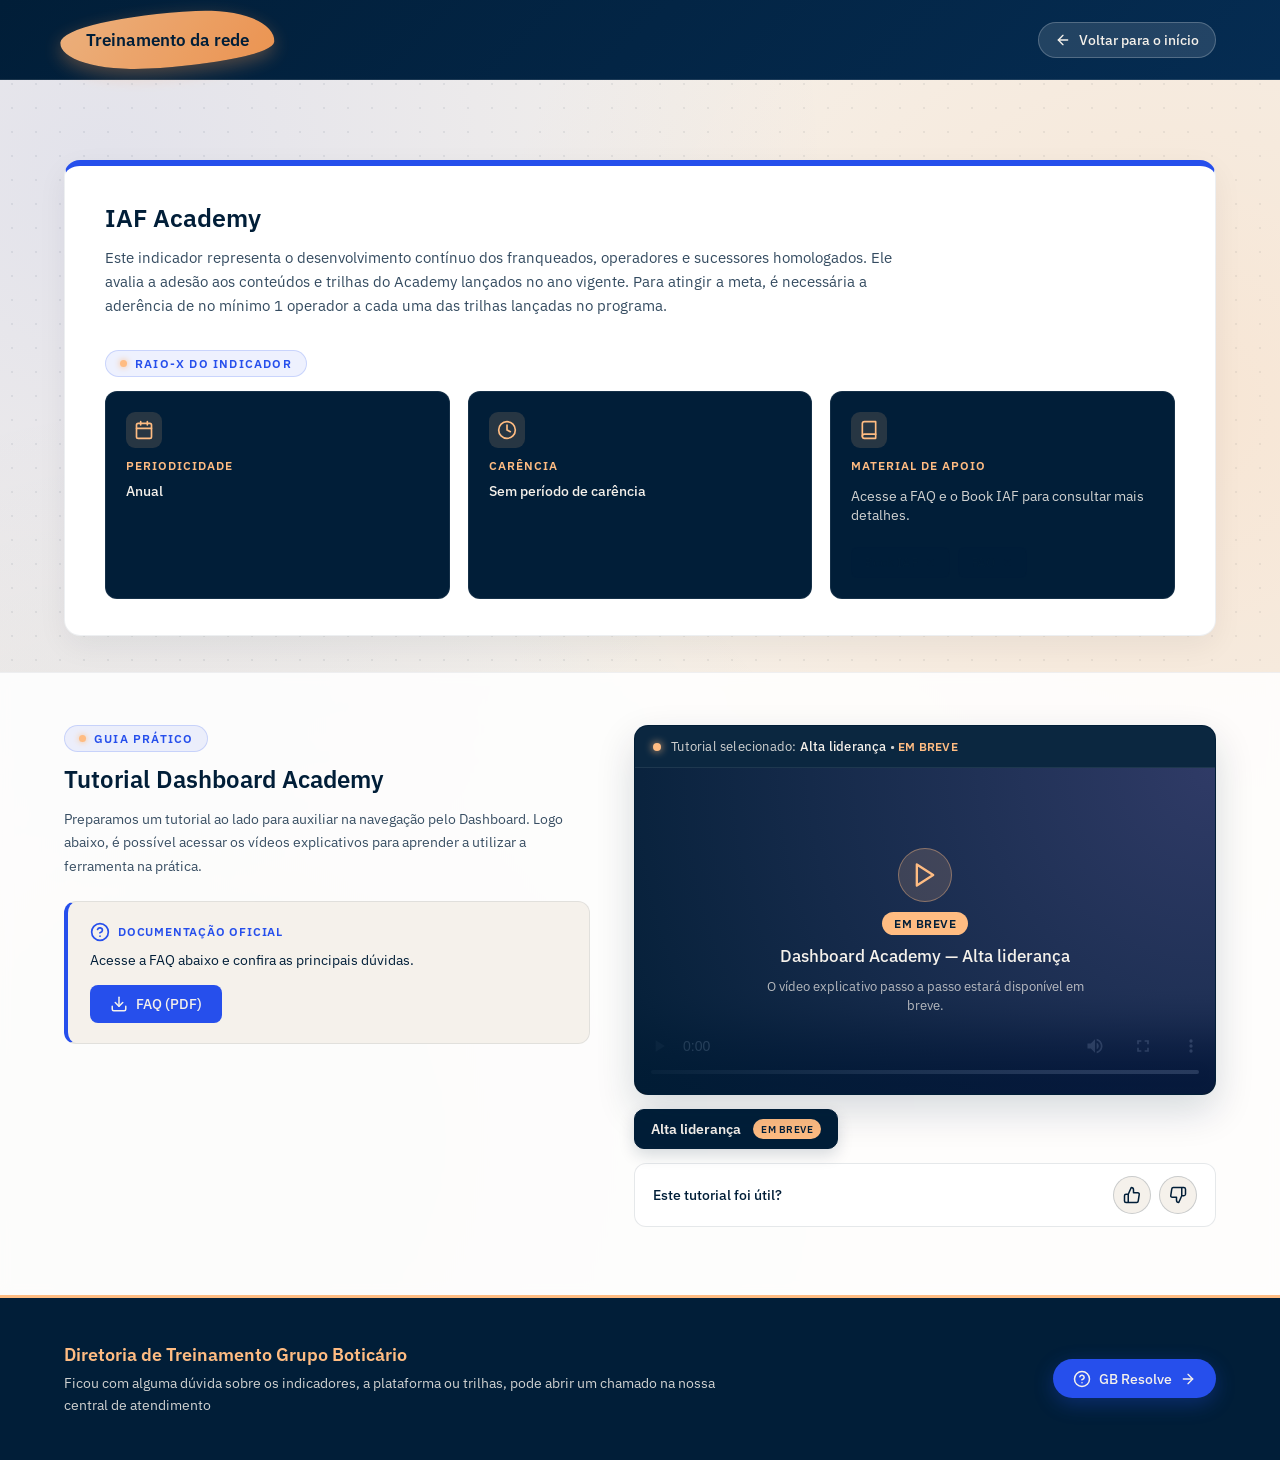
==== iaf-academy.html @ 079ce6be "principal" ====
<!DOCTYPE html>
<html lang="pt-BR">
<head>
    <meta charset="UTF-8">
    <meta name="viewport" content="width=device-width, initial-scale=1.0">
    <title>IAF Academy | Treinamento da Rede - Grupo Boticário</title>
    <link rel="stylesheet" href="style.css">
</head>
<body class="pagina-sub-iaf">

    <!-- 1. Faixa / Cabeçalho Superior da Subpágina (Com botão Voltar para o início) -->
    <header class="header-topo-subpagina">
        <div class="container-topo-sub">
            <div class="marca-com-forma">
                <a href="index.html" class="logo-subpagina">Treinamento da rede</a>
            </div>

            <a href="index.html" class="btn-voltar-sub">
                <svg viewBox="0 0 24 24" width="16" height="16" fill="none" stroke="currentColor" stroke-width="2" stroke-linecap="round" stroke-linejoin="round">
                    <line x1="19" y1="12" x2="5" y2="12"></line>
                    <polyline points="12 19 5 12 12 5"></polyline>
                </svg>
                <span>Voltar para o início</span>
            </a>
        </div>
    </header>

    <!-- 2. Área Principal da Subpágina -->
    <main class="subpagina-iaf">

        <!-- Cabeçalho da Seção -->
        <section class="cabecalho-subpagina-iaf">
            <div class="container-subpagina">
            </div>
        </section>

        <!-- Bloco 1 - Raio-X do Indicador (IAF Academy) -->
        <section class="secao-raiox-iaf">
            <div class="container-subpagina">
                <div class="card-raiox-principal">
                    <h2>IAF Academy</h2>

                    <p class="descricao-raiox">
                        Este indicador representa o desenvolvimento contínuo dos franqueados, operadores e sucessores homologados. Ele avalia a adesão aos conteúdos e trilhas do Academy lançados no ano vigente. Para atingir a meta, é necessária a aderência de no mínimo 1 operador a cada uma das trilhas lançadas no programa.
                    </p>

                    <!-- Tag RAIO-X DO INDICADOR correlacionada aos 3 bloquinhos -->
                    <div class="bloco-regras-raiox">
                        <div class="tag-secao-feed tag-raiox-regras">
                            <span class="ponto-salmao"></span>
                            <span>RAIO-X DO INDICADOR</span>
                        </div>

                        <div class="grid-regras-iaf">
                            <!-- 1. Periodicidade -->
                            <div class="card-regra-iaf">
                                <div class="icone-regra-iaf">
                                    <svg viewBox="0 0 24 24" width="20" height="20" fill="none" stroke="currentColor" stroke-width="2" stroke-linecap="round" stroke-linejoin="round">
                                        <rect x="3" y="4" width="18" height="18" rx="2" ry="2"></rect>
                                        <line x1="16" y1="2" x2="16" y2="6"></line>
                                        <line x1="8" y1="2" x2="8" y2="6"></line>
                                        <line x1="3" y1="10" x2="21" y2="10"></line>
                                    </svg>
                                </div>
                                <span class="label-regra">Periodicidade</span>
                                <h4>Anual</h4>
                            </div>

                            <!-- 2. Carência -->
                            <div class="card-regra-iaf">
                                <div class="icone-regra-iaf">
                                    <svg viewBox="0 0 24 24" width="20" height="20" fill="none" stroke="currentColor" stroke-width="2" stroke-linecap="round" stroke-linejoin="round">
                                        <circle cx="12" cy="12" r="10"></circle>
                                        <polyline points="12 6 12 12 16 14"></polyline>
                                    </svg>
                                </div>
                                <span class="label-regra">Carência</span>
                                <h4>Sem período de carência</h4>
                            </div>

                            <!-- 3. Material de apoio -->
                            <div class="card-regra-iaf">
                                <div class="icone-regra-iaf">
                                    <svg viewBox="0 0 24 24" width="20" height="20" fill="none" stroke="currentColor" stroke-width="2" stroke-linecap="round" stroke-linejoin="round">
                                        <path d="M4 19.5A2.5 2.5 0 0 1 6.5 17H20"></path>
                                        <path d="M6.5 2H20v20H6.5A2.5 2.5 0 0 1 4 19.5v-15A2.5 2.5 0 0 1 6.5 2z"></path>
                                    </svg>
                                </div>
                                <span class="label-regra">Material de apoio</span>
                                <p style="font-size: 0.85rem; margin: 6px 0 0; opacity: 0.85; line-height: 1.4;">Acesse a FAQ e o Book IAF para consultar mais detalhes.</p>
                                <div class="raiox-acoes-apoio">
                                    <a href="https://extranet.grupoboticario.com.br/mf/landing-page/iaf" 
                                       target="_blank" 
                                       rel="noopener noreferrer" 
                                       class="btn-raiox-clean"
                                       onclick="if(typeof registrarCliquePlanilha === 'function') registrarCliquePlanilha('Clicou em Book IAF (Raio-X)')">
                                        Book IAF
                                        <svg viewBox="0 0 24 24" width="13" height="13" fill="none" stroke="currentColor" stroke-width="2" stroke-linecap="round" stroke-linejoin="round"><line x1="7" y1="17" x2="17" y2="7"></line><polyline points="7 7 17 7 17 17"></polyline></svg>
                                    </a>
                                    <a href="LINK_DA_FAQ_AQUI" 
                                       target="_blank" 
                                       rel="noopener noreferrer" 
                                       class="btn-raiox-clean"
                                       onclick="if(typeof registrarCliquePlanilha === 'function') registrarCliquePlanilha('Clicou em FAQ (Raio-X)')">
                                        FAQ
                                        <svg viewBox="0 0 24 24" width="13" height="13" fill="none" stroke="currentColor" stroke-width="2" stroke-linecap="round" stroke-linejoin="round"><line x1="7" y1="17" x2="17" y2="7"></line><polyline points="7 7 17 7 17 17"></polyline></svg>
                                    </a>
                                </div>
                            </div>
                        </div>
                    </div>
                </div>
            </div>
        </section>

        <!-- Bloco 2 - Tutorial do Dashboard e FAQ -->
        <section class="secao-tutorial-faq-iaf">
            <div class="container-subpagina">
                <div class="grid-tutorial-faq">

                    <!-- Coluna Esquerda: Texto e Área de FAQ -->
                    <div class="coluna-info-tutorial">
                        <div class="tag-secao-feed">
                            <span class="ponto-salmao"></span>
                            <span>Guia Prático</span>
                        </div>

                        <h2>Tutorial Dashboard Academy</h2>

                        <p class="texto-tutorial-desc">
                            Preparamos um tutorial ao lado para auxiliar na navegação pelo Dashboard. Logo abaixo, é possível acessar os vídeos explicativos para aprender a utilizar a ferramenta na prática.
                        </p>

                        <!-- Área de FAQ -->
                        <div class="box-faq-iaf">
                            <div class="faq-cabecalho">
                                <svg viewBox="0 0 24 24" width="20" height="20" fill="none" stroke="currentColor" stroke-width="2" stroke-linecap="round" stroke-linejoin="round">
                                    <circle cx="12" cy="12" r="10"></circle>
                                    <path d="M9.09 9a3 3 0 0 1 5.83 1c0 2-3 3-3 3"></path>
                                    <line x1="12" y1="17" x2="12.01" y2="17"></line>
                                </svg>
                                <span>Documentação Oficial</span>
                            </div>
                            <p>Acesse a FAQ abaixo e confira as principais dúvidas.</p>
                            <a href="LINK_Academy.pdf" class="btn-faq-pdf" download target="_blank" rel="noopener noreferrer" onclick="registrarCliquePlanilha('Baixou FAQ Academy')">
                                <svg viewBox="0 0 24 24" width="18" height="18" fill="none" stroke="currentColor" stroke-width="2" stroke-linecap="round" stroke-linejoin="round">
                                    <path d="M21 15v4a2 2 0 0 1-2 2H5a2 2 0 0 1-2-2v-4"></path>
                                    <polyline points="7 10 12 15 17 10"></polyline>
                                    <line x1="12" y1="15" x2="12" y2="3"></line>
                                </svg>
                                <span>FAQ (PDF)</span>
                            </a>
                        </div>
                    </div>

                    <!-- Coluna Direita: Player em cima + Seletor de Vídeo embaixo -->
                    <div class="coluna-player-seletor">
                        <div class="player-tutorial-card">
                            <div class="player-tutorial-topo">
                                <span class="indicador-reproducao"></span>
                                <span class="legenda-reproducao" id="legendaVideoAcademy">
                                    Tutorial selecionado: <strong>Alta liderança</strong> • <span class="destaque-breve-topo">Em breve</span>
                                </span>
                            </div>

                            <div class="video-aspect-wrapper">
                                <!-- Quando o vídeo estiver pronto no Strapi, basta trocar o src abaixo -->
                                <video id="playerVideoAcademy" controls preload="metadata">
                                    <source id="sourceVideoAcademy" src="URL_VIDEO_DASHBOARD_ACADEMY.mp4" type="video/mp4">
                                    Seu navegador não suporta a reprodução de vídeos.
                                </video>

                                <div class="overlay-em-breve" id="overlayEmBreveAcademy">
                                    <div class="icone-play-breve">
                                        <svg viewBox="0 0 24 24" width="28" height="28" fill="none" stroke="currentColor" stroke-width="2" stroke-linecap="round" stroke-linejoin="round">
                                            <polygon points="5 3 19 12 5 21 5 3"></polygon>
                                        </svg>
                                    </div>
                                    <span class="badge-em-breve badge-grande">Em breve</span>
                                    <h4 id="tituloOverlayVideoAcademy">Dashboard Academy — Alta liderança</h4>
                                    <p id="descricaoOverlayVideoAcademy">O vídeo explicativo passo a passo estará disponível em breve.</p>
                                </div>
                            </div>
                        </div>

                        <!-- Seletor compacto na parte inferior, abaixo do vídeo -->
                        <div class="seletores-video-iaf seletores-abaixo-video" role="tablist" aria-label="Vídeos explicativos do Dashboard Academy">
                            <button type="button" class="btn-seletor-video btn-seletor-compacto ativo" id="btnVideoAltaLideranca" onclick="selecionarVideoAcademy('alta-lideranca', this)">
                                <span class="titulo-seletor-video">Alta liderança</span>
                                <span class="badge-em-breve">Em breve</span>
                            </button>
                        </div>

                        <!-- Feedback do Tutorial (Joinha / Não Joinha) -->
                        <div class="box-feedback-tutorial" data-tutorial="Dashboard Academy">
                            <span class="texto-feedback-tutorial">Este tutorial foi útil?</span>
                            <div class="botoes-feedback-tutorial">
                                <button type="button" class="btn-feedback-voto" onclick="registrarFeedbackTutorial(this, 'Gostou (Joinha)')" aria-label="Gostei do tutorial">
                                    <svg viewBox="0 0 24 24" width="18" height="18" fill="none" stroke="currentColor" stroke-width="2" stroke-linecap="round" stroke-linejoin="round">
                                        <path d="M14 9V5a3 3 0 0 0-3-3l-4 9v11h11.28a2 2 0 0 0 2-1.7l1.38-9a2 2 0 0 0-2-2.3zM7 22H4a2 2 0 0 1-2-2v-7a2 2 0 0 1 2-2h3"></path>
                                    </svg>
                                </button>
                                <button type="button" class="btn-feedback-voto" onclick="registrarFeedbackTutorial(this, 'Não gostou')" aria-label="Não gostei do tutorial">
                                    <svg viewBox="0 0 24 24" width="18" height="18" fill="none" stroke="currentColor" stroke-width="2" stroke-linecap="round" stroke-linejoin="round">
                                        <path d="M10 15v4a3 3 0 0 0 3 3l4-9V2H5.72a2 2 0 0 0-2 1.7l-1.38 9a2 2 0 0 0 2 2.3zm7-13h2.67A2.31 2.31 0 0 1 22 4v7a2.31 2.31 0 0 1-2.33 2H17"></path>
                                    </svg>
                                </button>
                            </div>
                            <span class="msg-feedback-obrigado"></span>
                        </div>
                    </div>

                </div>
            </div>
        </section>

    </main>

    <!-- 3. Rodapé Inferior -->
    <footer class="rodape-subpagina">
        <div class="container-rodape-sub">
            <div class="rodape-texto-sub">
                <h3 class="titulo-rodape-sub">Diretoria de Treinamento Grupo Boticário</h3>
                <p class="subtitulo-rodape-sub">Ficou com alguma dúvida sobre os indicadores, a plataforma ou trilhas, pode abrir um chamado na nossa central de atendimento</p>
            </div>

            <a href="https://extranet.grupoboticario.com.br/mfe/gb-resolve/faqs/gestao-de-pessoas" class="btn-gb-resolve" target="_blank" rel="noopener noreferrer" onclick="registrarCliquePlanilha('Clicou no GB Resolve')">
                <svg viewBox="0 0 24 24" width="18" height="18" fill="none" stroke="currentColor" stroke-width="2" stroke-linecap="round" stroke-linejoin="round">
                    <circle cx="12" cy="12" r="10"></circle>
                    <path d="M9.09 9a3 3 0 0 1 5.83 1c0 2-3 3-3 3"></path>
                    <line x1="12" y1="17" x2="12.01" y2="17"></line>
                </svg>
                <span>GB Resolve</span>
                <svg class="seta-externa" viewBox="0 0 24 24" width="16" height="16" fill="none" stroke="currentColor" stroke-width="2" stroke-linecap="round" stroke-linejoin="round">
                    <line x1="5" y1="12" x2="19" y2="12"></line>
                    <polyline points="12 5 19 12 12 19"></polyline>
                </svg>
            </a>
        </div>
    </footer>

    <script src="app.js"></script>
</body>
</html>
---- style.css ----
@import url('https://fonts.googleapis.com/css2?family=IBM+Plex+Sans:ital,wght@0,400;0,500;0,600;1,400&display=swap');

:root {
    --azul-marinho: #011E38;
    --off-white: #F5F1EB;
    --azul-royal: #264FEC;
    --salmao: #FFBC82;
    --fonte-principal: 'IBM Plex Sans', sans-serif;
}

html {
    scroll-behavior: smooth;
}

* {
    box-sizing: border-box;
    margin: 0;
    padding: 0;
}

body {
    font-family: var(--fonte-principal);
    background-color: var(--off-white);
    color: var(--azul-marinho);
}

/* 1. Cabeçalho Flutuante */
.header-flutuante {
    position: absolute !important;
    top: 16px !important;
    left: 50%;
    transform: translateX(-50%);
    background-color: rgba(1, 30, 56, 0.72);
    backdrop-filter: blur(12px);
    -webkit-backdrop-filter: blur(12px);
    border: 1px solid rgba(255, 255, 255, 0.12);
    border-radius: 50px;
    padding: 6px 22px;
    width: max-content;
    max-width: 94%;
    z-index: 1000;
    box-shadow: 0 8px 32px rgba(0, 0, 0, 0.22);
}

.menu-navegacao {
    display: flex;
    justify-content: space-between;
    align-items: center;
    gap: 32px;
}

.logo {
    color: var(--off-white);
    font-weight: 500;
    font-size: 1.05rem;
    text-decoration: none;
    white-space: nowrap;
}

.lista-menu {
    display: flex;
    align-items: center;
    list-style: none;
    gap: 4px;
    margin: 0;
    padding: 0;
}

.lista-menu a {
    color: var(--off-white);
    text-decoration: none;
    font-size: 0.88rem;
    font-weight: 400;
    padding: 8px 14px;
    border-radius: 30px;
    transition: all 0.25s ease;
    display: inline-block;
}

.lista-menu a:hover {
    background-color: rgba(255, 255, 255, 0.15);
    color: var(--salmao);
}

.btn-sugestao-menu {
    background-color: var(--salmao);
    color: var(--azul-marinho);
    border: none;
    font-family: inherit;
    font-size: 0.85rem;
    font-weight: 600;
    padding: 8px 16px;
    border-radius: 30px;
    cursor: pointer;
    margin-left: 6px;
    transition: all 0.25s ease;
}

.btn-sugestao-menu:hover {
    background-color: #ffd0a3;
    transform: translateY(-1px);
    box-shadow: 0 4px 12px rgba(255, 188, 130, 0.35);
}

/* 2. Bloco 01 - Banner Institucional Fixo com Base Ovalada */
.banner-estatico {
    position: relative;
    width: 100%;
    max-width: 100%;
    height: 350px;
    margin: 0;
    border-bottom-left-radius: 40px;
    border-bottom-right-radius: 40px;
    overflow: hidden;
    box-shadow: 0 16px 36px rgba(1, 30, 56, 0.18);
    background-color: var(--azul-marinho);
}

.banner-conteudo {
    width: 100%;
    height: 100%;
}

.banner-conteudo img {
    width: 100%;
    height: 100%;
    object-fit: cover;
    object-position: center;
    display: block;
}
.SEU-BANNER {
    width: 100% !important;
    max-width: 100% !important;
    margin-left: 0 !important;
    margin-right: 0 !important;
    border-radius: 0 !important;
    clip-path: none !important;
}

/* Remove eventual corte/onda decorativa criada por pseudo-elemento na base */
.SEU-BANNER::after,
.SEU-BANNER::before {
    clip-path: none !important;
    border-radius: 0 !important;
}

/* 3. Bloco Diretoria */
.bloco-diretoria {
    display: flex;
    align-items: center;
    justify-content: center;
    gap: 44px;
    width: 100%;
    margin: 0;
    padding: 70px max(5%, calc(50% - 600px));
    background-color: var(--off-white);
    background-image:
        radial-gradient(circle at 8% 12%, rgba(38, 79, 236, 0.09) 0%, transparent 42%),
        radial-gradient(circle at 92% 28%, rgba(255, 188, 130, 0.22) 0%, transparent 45%),
        radial-gradient(circle at 15% 78%, rgba(1, 30, 56, 0.06) 0%, transparent 48%),
        radial-gradient(rgba(1, 30, 56, 0.07) 1px, transparent 1px);
    background-size: 100% 100%, 100% 100%, 100% 100%, 24px 24px;
}

.card-texto-diretoria {
    flex: 1;
    background-color: transparent;
    padding: 0;
    border-radius: 0;
    border-left: none;
    box-shadow: none;
}

.card-texto-diretoria h2 {
    font-size: 1.8rem;
    color: var(--azul-marinho);
    margin-bottom: 18px;
    font-weight: 500;
}

.texto-destaque {
    font-size: 1rem;
    font-weight: 500;
    color: var(--azul-marinho);
    line-height: 1.65;
    margin-bottom: 16px;
}

.texto-secundario {
    font-size: 0.94rem;
    font-weight: 400;
    color: rgba(1, 30, 56, 0.75);
    line-height: 1.65;
}

.foto-diretoria {
    flex: 1.15;
    position: relative;
    z-index: 1;
    display: flex;
    justify-content: center;
}

.foto-diretoria::before {
    content: '';
    position: absolute;
    top: -20px;
    right: -10px;
    width: 80%;
    height: 80%;
    background-color: var(--salmao);
    border-radius: 30% 70% 70% 30% / 30% 30% 70% 70%;
    z-index: -1;
    opacity: 0.8;
}

.foto-diretoria img {
    width: 100%;
    max-width: 520px;
    height: auto;
    border-radius: 12px;
    box-shadow: 0 15px 40px rgba(1, 30, 56, 0.1);
}

/* 4. Bloco 03: Nossas Capacitações */
.modelos-atendimento {
    background-color: var(--azul-marinho);
    padding: 55px 5% 60px;
    color: var(--off-white);
}

.cabecalho-modelos {
    max-width: 1200px;
    margin: 0 auto 32px auto;
    text-align: left;
}

.tag-secao-escura {
    display: inline-flex;
    align-items: center;
    gap: 8px;
    background-color: rgba(255, 188, 130, 0.12);
    border: 1px solid rgba(255, 188, 130, 0.25);
    padding: 5px 14px;
    border-radius: 30px;
    margin-bottom: 12px;
}

.tag-secao-escura span:last-child {
    font-size: 0.72rem;
    font-weight: 600;
    text-transform: uppercase;
    letter-spacing: 1.1px;
    color: var(--salmao);
}

.cabecalho-modelos h2 {
    font-size: 1.65rem;
    margin-bottom: 8px;
    font-weight: 500;
    color: var(--off-white);
}

.cabecalho-modelos p {
    font-size: 0.92rem;
    color: rgba(245, 241, 235, 0.78);
    max-width: 720px;
    line-height: 1.5;
}

/* Grade de 4 Cards Responsiva */
.grid-cards-capacitacoes {
    display: grid;
    grid-template-columns: repeat(4, 1fr);
    gap: 20px;
    max-width: 1200px;
    margin: 0 auto;
}

.card-modelo {
    background-color: #ffffff;
    border-radius: 12px;
    overflow: hidden;
    display: flex;
    flex-direction: column;
    cursor: pointer;
    border: 1px solid rgba(255, 255, 255, 0.08);
    transition: transform 0.25s ease, box-shadow 0.25s ease;
}

.card-modelo:hover {
    transform: translateY(-6px);
    box-shadow: 0 12px 26px rgba(0, 0, 0, 0.3);
}

.card-modelo img {
    width: 100%;
    height: 135px;
    object-fit: cover;
    display: block;
}

.conteudo-card {
    padding: 18px;
    display: flex;
    flex-direction: column;
    flex: 1;
}

.conteudo-card h3 {
    color: var(--azul-marinho);
    font-size: 1.05rem;
    font-weight: 600;
    margin-bottom: 10px;
    line-height: 1.3;
}

.conteudo-card p {
    color: rgba(1, 30, 56, 0.78);
    font-size: 0.84rem;
    line-height: 1.5;
    margin-bottom: 18px;
    flex: 1;
}

.btn-acesso {
    width: 100%;
    display: inline-flex;
    align-items: center;
    justify-content: center;
    background-color: var(--azul-royal);
    color: var(--off-white);
    border: none;
    font-family: inherit;
    padding: 10px 14px;
    border-radius: 8px;
    font-weight: 500;
    font-size: 0.85rem;
    cursor: pointer;
    transition: background-color 0.25s ease, color 0.25s ease;
}

.card-modelo:hover .btn-acesso,
.btn-acesso:hover {
    background-color: var(--salmao);
    color: var(--azul-marinho);
}

/* Estilos do Modal de Detalhes das Capacitações */
.modal-capacitacao-box {
    max-width: 560px;
}

.modal-corpo-capacitacao {
    display: flex;
    flex-direction: column;
    gap: 14px;
    margin-bottom: 24px;
}

.bloco-info-modal {
    background-color: var(--off-white);
    padding: 16px 18px;
    border-radius: 10px;
    border-left: 4px solid var(--azul-royal);
}

.label-info-modal {
    display: block;
    font-size: 0.72rem;
    font-weight: 600;
    text-transform: uppercase;
    letter-spacing: 1px;
    color: var(--azul-royal);
    margin-bottom: 6px;
}

.bloco-info-modal p {
    font-size: 0.88rem;
    color: var(--azul-marinho);
    line-height: 1.55;
    margin: 0;
}

.modal-rodape-capacitacao {
    display: grid;
    grid-template-columns: 1fr 1fr;
    gap: 12px;
}

.btn-modal-cap-primario,
.btn-modal-cap-secundario {
    display: inline-flex;
    align-items: center;
    justify-content: center;
    gap: 8px;
    text-decoration: none;
    font-size: 0.84rem;
    font-weight: 500;
    padding: 11px 14px;
    border-radius: 8px;
    text-align: center;
    transition: all 0.25s ease;
}

.btn-modal-cap-primario {
    background-color: var(--azul-royal);
    color: var(--off-white);
}

.btn-modal-cap-primario:hover {
    background-color: var(--salmao);
    color: var(--azul-marinho);
}

.btn-modal-cap-secundario {
    background-color: var(--azul-marinho);
    color: var(--off-white);
}

.btn-modal-cap-secundario:hover {
    background-color: var(--salmao);
    color: var(--azul-marinho);
}

/* Ajustes Responsivos para os 4 Cards e o Modal */
@media (max-width: 1024px) {
    .grid-cards-capacitacoes {
        grid-template-columns: repeat(2, 1fr);
    }
}

@media (max-width: 600px) {
    .grid-cards-capacitacoes {
        grid-template-columns: 1fr;
    }

    .modal-rodape-capacitacao {
        grid-template-columns: 1fr;
    }
}

/* 5. Feed de Notícias */
.feed-noticias {
    background-color: var(--off-white);
    padding: 50px 5%;
}

.cabecalho-feed {
    max-width: 1200px;
    margin: 0 auto 24px auto;
}

.tag-secao-feed {
    display: inline-flex;
    align-items: center;
    gap: 8px;
    background-color: rgba(38, 79, 236, 0.08);
    border: 1px solid rgba(38, 79, 236, 0.18);
    padding: 5px 14px;
    border-radius: 30px;
    margin-bottom: 12px;
}

.tag-secao-feed span:last-child {
    font-size: 0.72rem;
    font-weight: 600;
    text-transform: uppercase;
    letter-spacing: 1.2px;
    color: var(--azul-royal);
}

.ponto-salmao {
    width: 7px;
    height: 7px;
    border-radius: 50%;
    background-color: var(--salmao);
    box-shadow: 0 0 6px var(--salmao);
}

.cabecalho-feed h2 {
    font-size: 1.45rem;
    color: var(--azul-marinho);
    font-weight: 500;
    margin-bottom: 4px;
}

.cabecalho-feed p {
    font-size: 0.85rem;
    color: rgba(1, 30, 56, 0.65);
    margin: 0;
}

.feed-carrossel-wrapper {
    position: relative;
    max-width: 1200px;
    margin: 0 auto;
}

.carrossel-noticias {
    display: flex;
    gap: 16px;
    overflow-x: auto;
    scroll-behavior: smooth;
    padding: 10px 4px 18px 4px;
    scrollbar-width: none;
}

.carrossel-noticias::-webkit-scrollbar {
    display: none;
}

.seta-feed-lateral {
    position: absolute;
    top: 50%;
    transform: translateY(-50%);
    width: 36px;
    height: 36px;
    border-radius: 50%;
    background-color: #ffffff;
    color: var(--azul-marinho);
    border: 1px solid rgba(1, 30, 56, 0.12);
    box-shadow: 0 4px 14px rgba(1, 30, 56, 0.18);
    display: flex;
    align-items: center;
    justify-content: center;
    cursor: pointer;
    font-size: 1.4rem;
    line-height: 1;
    z-index: 10;
    transition: all 0.25s ease;
}

.seta-feed-lateral:hover {
    background-color: var(--azul-marinho);
    color: var(--salmao);
    box-shadow: 0 6px 18px rgba(1, 30, 56, 0.28);
    transform: translateY(-50%) scale(1.1);
}

.seta-feed-lateral.seta-esq {
    left: -16px;
}

.seta-feed-lateral.seta-dir {
    right: -16px;
}

.card-post {
    flex: 0 0 250px;
    background: #ffffff;
    border-radius: 10px;
    overflow: hidden;
    box-shadow: 0 4px 14px rgba(1, 30, 56, 0.06);
    display: flex;
    flex-direction: column;
    border: 1px solid rgba(1, 30, 56, 0.06);
    transition: transform 0.2s ease, box-shadow 0.2s ease;
}

.card-post:hover {
    transform: translateY(-3px);
    box-shadow: 0 8px 18px rgba(1, 30, 56, 0.1);
}

.imagem-post {
    position: relative;
    width: 100%;
    height: 125px;
}

.imagem-post img {
    width: 100%;
    height: 100%;
    object-fit: cover;
}

.badge-post {
    position: absolute;
    top: 8px;
    left: 8px;
    font-size: 0.65rem;
    font-weight: 600;
    padding: 3px 8px;
    border-radius: 12px;
    color: #ffffff;
    letter-spacing: 0.3px;
}

.badge-post.novidade { background-color: var(--azul-royal); }
.badge-post.campanha { background-color: var(--azul-marinho); }
.badge-post.destaque { background-color: var(--salmao); color: var(--azul-marinho); }

.conteudo-post {
    padding: 14px;
    display: flex;
    flex-direction: column;
    flex: 1;
}

.meta-post {
    font-size: 0.72rem;
    color: rgba(1, 30, 56, 0.5);
    margin-bottom: 6px;
    font-weight: 500;
}

.conteudo-post h3 {
    font-size: 0.95rem;
    color: var(--azul-marinho);
    margin-bottom: 6px;
    line-height: 1.3;
    font-weight: 500;
}

.conteudo-post p {
    font-size: 0.8rem;
    color: rgba(1, 30, 56, 0.72);
    line-height: 1.4;
    margin-bottom: 12px;
    flex: 1;
}

/* Barra de Interações (Curtir + Saiba Mais) */
.barra-interacoes {
    display: flex;
    align-items: center;
    justify-content: space-between;
    padding-top: 10px;
    border-top: 1px solid rgba(1, 30, 56, 0.08);
}

.btn-interacao {
    display: inline-flex;
    align-items: center;
    gap: 5px;
    background: transparent;
    border: none;
    font-family: inherit;
    font-size: 0.78rem;
    font-weight: 500;
    color: rgba(1, 30, 56, 0.65);
    cursor: pointer;
    padding: 5px 8px;
    border-radius: 6px;
    text-decoration: none;
    transition: background 0.2s ease, color 0.2s ease, transform 0.2s ease;
}

.btn-interacao:hover {
    background-color: rgba(1, 30, 56, 0.05);
    color: var(--azul-marinho);
}

.btn-saiba-mais {
    color: var(--azul-royal);
    font-weight: 600;
}

.btn-saiba-mais:hover {
    background-color: rgba(38, 79, 236, 0.08);
    color: var(--azul-royal);
}

.btn-saiba-mais svg {
    transition: transform 0.2s ease;
}

.btn-saiba-mais:hover svg {
    transform: translateX(3px);
}

.icone-coracao {
    fill: none;
    stroke: rgba(1, 30, 56, 0.65);
    stroke-width: 2;
    transition: transform 0.2s ease, fill 0.2s ease, stroke 0.2s ease;
}

.btn-curtir.curtido .icone-coracao {
    fill: #e0245e;
    stroke: #e0245e;
    animation: pulsoCoracao 0.35s ease;
}

.btn-curtir.curtido {
    color: #e0245e;
}

@keyframes pulsoCoracao {
    0% { transform: scale(1); }
    50% { transform: scale(1.25); }
    100% { transform: scale(1); }
}

/* Bloco Gestão de Treinamentos (2 Colunas: Texto + Vídeo Tutorial) */
.bloco-gestao-treinamentos {
    background-color: #ffffff;
    padding: 65px 5%;
    border-top: 1px solid rgba(1, 30, 56, 0.06);
    border-bottom: 1px solid rgba(1, 30, 56, 0.06);
}

.container-gestao-treinamentos {
    max-width: 1200px;
    margin: 0 auto;
    display: grid;
    grid-template-columns: 1.05fr 0.95fr;
    align-items: center;
    gap: 48px;
}

.coluna-texto-gestao h2 {
    font-size: 1.65rem;
    color: var(--azul-marinho);
    font-weight: 500;
    line-height: 1.28;
    margin-bottom: 16px;
}

.coluna-texto-gestao p {
    font-size: 0.92rem;
    color: rgba(1, 30, 56, 0.78);
    line-height: 1.6;
    margin-bottom: 26px;
}

.btn-gestao-cta {
    display: inline-flex;
    align-items: center;
    gap: 10px;
    background-color: var(--azul-royal);
    color: var(--off-white);
    text-decoration: none;
    font-size: 0.9rem;
    font-weight: 500;
    padding: 12px 24px;
    border-radius: 8px;
    box-shadow: 0 6px 18px rgba(38, 79, 236, 0.22);
    transition: background-color 0.25s ease, color 0.25s ease, transform 0.25s ease, box-shadow 0.25s ease;
}

.btn-gestao-cta svg {
    transition: transform 0.25s ease;
}

.btn-gestao-cta:hover {
    background-color: var(--salmao);
    color: var(--azul-marinho);
    transform: translateY(-2px);
    box-shadow: 0 8px 22px rgba(255, 188, 130, 0.35);
}

.btn-gestao-cta:hover svg {
    transform: translate(2px, -2px);
}

/* Coluna da Direita: Player de Vídeo Estilizado */
.coluna-video-gestao {
    position: relative;
}

.coluna-video-gestao::after {
    content: '';
    position: absolute;
    bottom: -14px;
    right: -14px;
    width: 140px;
    height: 140px;
    background-color: var(--salmao);
    border-radius: 24px;
    opacity: 0.35;
    z-index: 0;
    pointer-events: none;
}

.player-tutorial-card {
    position: relative;
    z-index: 1;
    background-color: var(--azul-marinho);
    border-radius: 14px;
    overflow: hidden;
    box-shadow: 0 16px 38px rgba(1, 30, 56, 0.16);
    border: 1px solid rgba(1, 30, 56, 0.1);
    transition: transform 0.3s ease, box-shadow 0.3s ease;
}

.player-tutorial-card:hover {
    transform: translateY(-3px);
    box-shadow: 0 20px 44px rgba(1, 30, 56, 0.22);
}

.player-tutorial-topo {
    display: flex;
    align-items: center;
    gap: 10px;
    padding: 12px 18px;
    background-color: rgba(255, 255, 255, 0.04);
    border-bottom: 1px solid rgba(255, 255, 255, 0.08);
}

.indicador-reproducao {
    width: 8px;
    height: 8px;
    border-radius: 50%;
    background-color: var(--salmao);
    box-shadow: 0 0 8px var(--salmao);
    animation: pulsoStatusVideo 2s infinite ease-in-out;
}

@keyframes pulsoStatusVideo {
    0%, 100% { opacity: 1; transform: scale(1); }
    50% { opacity: 0.45; transform: scale(0.85); }
}

.legenda-reproducao {
    font-size: 0.8rem;
    color: rgba(245, 241, 235, 0.85);
    letter-spacing: 0.2px;
}

.legenda-reproducao strong {
    color: var(--off-white);
    font-weight: 500;
}

.video-aspect-wrapper {
    position: relative;
    width: 100%;
    padding-top: 56.25%; /* Proporção 16:9 */
    background-color: #001224;
}

.video-aspect-wrapper iframe,
.video-aspect-wrapper video {
    position: absolute;
    top: 0;
    left: 0;
    width: 100%;
    height: 100%;
    border: 0;
    display: block;
}

/* Barra Interativa de Feedback abaixo do vídeo */
.barra-feedback-tutorial {
    display: flex;
    align-items: center;
    justify-content: space-between;
    gap: 12px;
    padding: 12px 18px;
    background-color: var(--off-white);
    border-top: 1px solid rgba(1, 30, 56, 0.08);
    min-height: 48px;
}

.texto-pergunta-feedback {
    font-size: 0.8rem;
    font-weight: 500;
    color: var(--azul-marinho);
}

.botoes-feedback-grupo {
    display: flex;
    align-items: center;
    gap: 8px;
}

.btn-feedback-util {
    display: inline-flex;
    align-items: center;
    gap: 5px;
    background-color: #ffffff;
    border: 1px solid rgba(1, 30, 56, 0.16);
    color: var(--azul-marinho);
    font-family: inherit;
    font-size: 0.78rem;
    font-weight: 500;
    padding: 5px 12px;
    border-radius: 20px;
    cursor: pointer;
    transition: all 0.2s ease;
}

.btn-feedback-util:hover {
    background-color: var(--azul-royal);
    border-color: var(--azul-royal);
    color: #ffffff;
    transform: translateY(-1px);
}

.mensagem-agradecimento-feedback {
    display: inline-flex;
    align-items: center;
    gap: 6px;
    font-size: 0.8rem;
    font-weight: 500;
    color: var(--azul-royal);
    background-color: rgba(38, 79, 236, 0.08);
    padding: 4px 12px;
    border-radius: 20px;
    animation: fadeInFeedback 0.3s ease;
}

@keyframes fadeInFeedback {
    from { opacity: 0; transform: translateY(3px); }
    to { opacity: 1; transform: translateY(0); }
}

/* 6. Bloco Destaque - Indicador IAF */
.bloco-iaf {
    background-color: var(--off-white);
    padding: 30px 5% 60px;
}

.card-iaf-destaque {
    max-width: 1200px;
    margin: 0 auto;
    background: linear-gradient(135deg, var(--azul-marinho) 0%, #04294b 100%);
    border-radius: 16px;
    padding: 44px 50px;
    display: grid;
    grid-template-columns: 1fr 1fr;
    gap: 60px;
    position: relative;
    overflow: hidden;
    box-shadow: 0 10px 30px rgba(1, 30, 56, 0.12);
    border: 1px solid rgba(255, 255, 255, 0.08);
}

.card-iaf-destaque::before {
    content: '';
    position: absolute;
    top: -50px;
    right: -50px;
    width: 250px;
    height: 250px;
    background-color: var(--azul-royal);
    filter: blur(90px);
    opacity: 0.35;
    pointer-events: none;
}

/* Coluna da Esquerda (Textos e Ações Principais) */
.conteudo-iaf-principal {
    position: relative;
    z-index: 1;
    display: flex;
    flex-direction: column;
    justify-content: center;
}

.conteudo-iaf-principal h2 {
    color: var(--off-white);
    font-size: 1.8rem;
    font-weight: 600;
    margin-bottom: 14px;
}

.conteudo-iaf-principal p {
    color: rgba(245, 241, 235, 0.82);
    font-size: 0.92rem;
    line-height: 1.6;
    margin-bottom: 26px;
}

.botoes-iaf-acoes {
    display: flex;
    gap: 12px;
    margin-bottom: 24px;
}

.btn-iaf-primario,
.btn-iaf-secundario {
    display: inline-flex;
    align-items: center;
    justify-content: center;
    text-decoration: none;
    font-weight: 500;
    font-size: 0.88rem;
    padding: 12px 22px;
    border-radius: 8px;
    transition: all 0.25s ease;
}

.btn-iaf-primario {
    background-color: var(--salmao);
    color: var(--azul-marinho);
}

.btn-iaf-primario:hover {
    background-color: #ffd0a3;
    transform: translateY(-2px);
    box-shadow: 0 6px 16px rgba(255, 188, 130, 0.25);
}

.btn-iaf-secundario {
    background-color: transparent;
    color: var(--off-white);
    border: 1px solid rgba(255, 255, 255, 0.3);
}

.btn-iaf-secundario:hover {
    background-color: rgba(255, 255, 255, 0.1);
    border-color: var(--off-white);
}

.link-suporte-iaf {
    display: inline-flex;
    align-items: center;
    gap: 8px;
    color: var(--azul-royal);
    text-decoration: none;
    font-size: 0.85rem;
    font-weight: 600;
    transition: color 0.2s ease;
    background-color: rgba(245, 241, 235, 0.9);
    padding: 6px 14px;
    border-radius: 20px;
    width: max-content;
}

.link-suporte-iaf:hover {
    background-color: #ffffff;
    color: var(--azul-marinho);
}

/* Coluna da Direita (Navegação em Cards) */
.navegacao-iaf-subpaginas {
    position: relative;
    z-index: 1;
    display: flex;
    flex-direction: column;
    justify-content: center;
}

.navegacao-iaf-subpaginas h4 {
    color: var(--salmao);
    font-size: 0.85rem;
    text-transform: uppercase;
    letter-spacing: 1px;
    margin-bottom: 16px;
    font-weight: 600;
}

.lista-cards-indicadores {
    display: flex;
    flex-direction: column;
    gap: 12px;
}

/* Estilo do Card Clicável */
.card-link-indicador {
    display: flex;
    align-items: center;
    justify-content: space-between;
    background-color: rgba(255, 255, 255, 0.06);
    border: 1px solid rgba(255, 255, 255, 0.12);
    padding: 16px 20px;
    border-radius: 12px;
    text-decoration: none;
    transition: all 0.3s ease;
}

.info-card-indicador {
    display: flex;
    align-items: center;
    gap: 12px;
}

.info-card-indicador h3 {
    color: var(--off-white);
    font-size: 1rem;
    font-weight: 500;
    margin: 0;
    transition: color 0.3s ease;
}

/* Badge 'Em 2027' */
.badge-ano-iaf {
    background-color: var(--salmao);
    color: var(--azul-marinho);
    font-size: 0.65rem;
    font-weight: 600;
    padding: 3px 8px;
    border-radius: 12px;
    text-transform: uppercase;
    transition: all 0.3s ease;
}

.icone-seta-indicador {
    color: rgba(245, 241, 235, 0.5);
    display: flex;
    align-items: center;
    justify-content: center;
    transition: all 0.3s ease;
}

/* Efeito Hover nos Cards */
.card-link-indicador:hover {
    background-color: #ffffff;
    transform: translateX(6px);
    box-shadow: 0 8px 24px rgba(0, 0, 0, 0.2);
}

.card-link-indicador:hover .info-card-indicador h3 {
    color: var(--azul-marinho);
}

.card-link-indicador:hover .badge-ano-iaf {
    background-color: var(--azul-royal);
    color: var(--off-white);
}

.card-link-indicador:hover .icone-seta-indicador {
    color: var(--azul-royal);
    transform: translateX(4px);
}

/* 7. Modal de Sugestões */
.modal-overlay {
    position: fixed;
    inset: 0;
    background-color: rgba(1, 30, 56, 0.68);
    backdrop-filter: blur(6px);
    -webkit-backdrop-filter: blur(6px);
    display: none;
    align-items: center;
    justify-content: center;
    padding: 20px;
    z-index: 2000;
    animation: fadeInModal 0.25s ease;
}

.modal-overlay.ativo {
    display: flex;
}

@keyframes fadeInModal {
    from { opacity: 0; }
    to { opacity: 1; }
}

.modal-container {
    background-color: #ffffff;
    width: 100%;
    max-width: 480px;
    border-radius: 16px;
    padding: 32px;
    position: relative;
    box-shadow: 0 24px 60px rgba(1, 30, 56, 0.35);
    border-top: 6px solid var(--azul-royal);
}

.btn-fechar-modal {
    position: absolute;
    top: 18px;
    right: 20px;
    background: rgba(1, 30, 56, 0.06);
    border: none;
    width: 32px;
    height: 32px;
    border-radius: 50%;
    font-size: 1.3rem;
    line-height: 1;
    color: var(--azul-marinho);
    cursor: pointer;
    display: flex;
    align-items: center;
    justify-content: center;
    transition: all 0.2s ease;
}

.btn-fechar-modal:hover {
    background-color: var(--azul-marinho);
    color: var(--salmao);
}

.modal-cabecalho {
    margin-bottom: 22px;
}

.tag-modal {
    display: inline-flex;
    align-items: center;
    gap: 8px;
    background-color: rgba(38, 79, 236, 0.08);
    border: 1px solid rgba(38, 79, 236, 0.18);
    padding: 4px 12px;
    border-radius: 20px;
    margin-bottom: 10px;
}

.tag-modal span:last-child {
    font-size: 0.7rem;
    font-weight: 600;
    text-transform: uppercase;
    letter-spacing: 1px;
    color: var(--azul-royal);
}

.modal-cabecalho h3 {
    font-size: 1.4rem;
    color: var(--azul-marinho);
    font-weight: 500;
    margin-bottom: 4px;
}

.modal-cabecalho p {
    font-size: 0.85rem;
    color: rgba(1, 30, 56, 0.7);
    line-height: 1.45;
}

.form-sugestao {
    display: flex;
    flex-direction: column;
    gap: 14px;
}

.campo-grupo {
    display: flex;
    flex-direction: column;
    gap: 6px;
}

.campo-grupo label {
    font-size: 0.82rem;
    font-weight: 500;
    color: var(--azul-marinho);
}

.campo-grupo input,
.campo-grupo select,
.campo-grupo textarea {
    width: 100%;
    padding: 10px 14px;
    border: 1px solid rgba(1, 30, 56, 0.18);
    border-radius: 8px;
    font-family: inherit;
    font-size: 0.88rem;
    color: var(--azul-marinho);
    background-color: #ffffff;
    outline: none;
    transition: border-color 0.2s ease, box-shadow 0.2s ease;
}

.campo-grupo input:focus,
.campo-grupo select:focus,
.campo-grupo textarea:focus {
    border-color: var(--azul-royal);
    box-shadow: 0 0 0 3px rgba(38, 79, 236, 0.12);
}

.campo-grupo textarea {
    resize: vertical;
}

.feedback-sugestao {
    background-color: rgba(38, 79, 236, 0.08);
    border-left: 4px solid var(--azul-royal);
    color: var(--azul-marinho);
    font-size: 0.84rem;
    font-weight: 500;
    padding: 10px 14px;
    border-radius: 6px;
}

.modal-acoes {
    display: flex;
    justify-content: flex-end;
    gap: 10px;
    margin-top: 6px;
}

.btn-cancelar-modal {
    background-color: transparent;
    border: 1px solid rgba(1, 30, 56, 0.18);
    color: var(--azul-marinho);
    font-family: inherit;
    font-size: 0.86rem;
    font-weight: 500;
    padding: 10px 18px;
    border-radius: 8px;
    cursor: pointer;
    transition: background-color 0.2s ease;
}

.btn-cancelar-modal:hover {
    background-color: rgba(1, 30, 56, 0.05);
}

.btn-enviar-modal {
    background-color: var(--azul-royal);
    border: none;
    color: var(--off-white);
    font-family: inherit;
    font-size: 0.86rem;
    font-weight: 500;
    padding: 10px 22px;
    border-radius: 8px;
    cursor: pointer;
    transition: background-color 0.25s ease, color 0.25s ease;
}

.btn-enviar-modal:hover {
    background-color: var(--salmao);
    color: var(--azul-marinho);
}

/* Subpágina IAF - Força de Vendas */
.subpagina-iaf {
    background-color: var(--off-white);
    padding-top: 96px;
}

.container-subpagina {
    max-width: 1200px;
    margin: 0 auto;
}

.cabecalho-subpagina-iaf {
    padding: 24px 5% 16px;
}

.topo-navegacao-subpagina {
    display: flex;
    align-items: center;
    justify-content: space-between;
    flex-wrap: wrap;
    gap: 12px;
    margin-bottom: 14px;
}

.link-voltar-topo {
    display: inline-flex;
    align-items: center;
    gap: 7px;
    color: var(--azul-royal);
    text-decoration: none;
    font-size: 0.85rem;
    font-weight: 500;
    padding: 6px 12px;
    border-radius: 20px;
    background-color: rgba(38, 79, 236, 0.08);
    transition: all 0.2s ease;
}

.link-voltar-topo:hover {
    background-color: var(--azul-marinho);
    color: var(--salmao);
}

.cabecalho-subpagina-iaf h1 {
    font-size: 1.9rem;
    font-weight: 600;
    color: var(--azul-marinho);
    line-height: 1.25;
}

/* Bloco 1 - Raio-X */
.secao-raiox-iaf {
    padding: 16px 5% 36px;
}

.card-raiox-principal {
    background-color: #ffffff;
    border-radius: 16px;
    padding: 36px 40px;
    box-shadow: 0 10px 30px rgba(1, 30, 56, 0.06);
    border: 1px solid rgba(1, 30, 56, 0.07);
    border-top: 6px solid var(--azul-royal);
}

.card-raiox-principal h2 {
    font-size: 1.55rem;
    font-weight: 600;
    color: var(--azul-marinho);
    margin-bottom: 12px;
}

.descricao-raiox {
    font-size: 0.94rem;
    color: rgba(1, 30, 56, 0.8);
    line-height: 1.6;
    max-width: 820px;
    margin-bottom: 24px;
}

.etapas-avaliacao-grid {
    display: grid;
    grid-template-columns: repeat(2, 1fr);
    gap: 18px;
    margin-bottom: 28px;
}

.etapa-box {
    background-color: var(--off-white);
    border-radius: 12px;
    padding: 20px 22px;
    border-left: 4px solid var(--azul-royal);
}

.etapa-box.etapa-habilitador {
    border-left-color: var(--azul-marinho);
}

.etapa-badge {
    display: inline-block;
    font-size: 0.7rem;
    font-weight: 600;
    text-transform: uppercase;
    letter-spacing: 0.8px;
    color: var(--azul-royal);
    background-color: rgba(38, 79, 236, 0.1);
    padding: 3px 10px;
    border-radius: 20px;
    margin-bottom: 10px;
}

.etapa-badge.badge-salmao {
    color: var(--azul-marinho);
    background-color: rgba(255, 188, 130, 0.35);
}

.etapa-box h3 {
    font-size: 1.05rem;
    font-weight: 600;
    color: var(--azul-marinho);
    margin-bottom: 8px;
}

.etapa-box p {
    font-size: 0.88rem;
    color: rgba(1, 30, 56, 0.82);
    line-height: 1.55;
    margin: 0;
}

/* 3 Cards de Regras */
.grid-regras-iaf {
    display: grid;
    grid-template-columns: repeat(3, 1fr);
    gap: 18px;
}

.card-regra-iaf {
    background-color: var(--azul-marinho);
    color: var(--off-white);
    border-radius: 12px;
    padding: 20px;
    display: flex;
    flex-direction: column;
    gap: 8px;
    border: 1px solid rgba(255, 255, 255, 0.08);
    transition: transform 0.25s ease, box-shadow 0.25s ease;
}

.card-regra-iaf:hover {
    transform: translateY(-4px);
    box-shadow: 0 10px 24px rgba(1, 30, 56, 0.18);
}

.icone-regra-iaf {
    width: 36px;
    height: 36px;
    border-radius: 9px;
    background-color: rgba(255, 188, 130, 0.15);
    color: var(--salmao);
    display: flex;
    align-items: center;
    justify-content: center;
    margin-bottom: 2px;
}

.label-regra {
    font-size: 0.72rem;
    text-transform: uppercase;
    letter-spacing: 1px;
    font-weight: 600;
    color: var(--salmao);
}

.card-regra-iaf h4 {
    font-size: 0.9rem;
    font-weight: 500;
    line-height: 1.45;
    color: var(--off-white);
    margin: 0;
}

/* Bloco 2 - Tutorial do Dashboard e FAQ */
.secao-tutorial-faq-iaf {
    background-color: #ffffff;
    padding: 52px 5% 68px;
    border-top: 1px solid rgba(1, 30, 56, 0.06);
}

.grid-tutorial-faq {
    display: grid;
    grid-template-columns: 0.95fr 1.05fr;
    gap: 44px;
    align-items: start;
}

.coluna-info-tutorial h2 {
    font-size: 1.5rem;
    font-weight: 600;
    color: var(--azul-marinho);
    line-height: 1.3;
    margin-bottom: 12px;
}

.texto-tutorial-desc {
    font-size: 0.9rem;
    color: rgba(1, 30, 56, 0.78);
    line-height: 1.6;
    margin-bottom: 24px;
}

/* Box FAQ */
.box-faq-iaf {
    background-color: var(--off-white);
    border-radius: 12px;
    padding: 20px 22px;
    border: 1px solid rgba(1, 30, 56, 0.08);
    border-left: 4px solid var(--azul-royal);
}

.faq-cabecalho {
    display: inline-flex;
    align-items: center;
    gap: 8px;
    font-size: 0.76rem;
    font-weight: 600;
    text-transform: uppercase;
    letter-spacing: 0.8px;
    color: var(--azul-royal);
    margin-bottom: 8px;
}

.box-faq-iaf p {
    font-size: 0.88rem;
    color: var(--azul-marinho);
    margin-bottom: 14px;
    line-height: 1.5;
}

.btn-faq-pdf {
    display: inline-flex;
    align-items: center;
    gap: 8px;
    background-color: var(--azul-royal);
    color: var(--off-white);
    text-decoration: none;
    font-size: 0.86rem;
    font-weight: 500;
    padding: 10px 20px;
    border-radius: 8px;
    transition: all 0.25s ease;
}

.btn-faq-pdf:hover {
    background-color: var(--salmao);
    color: var(--azul-marinho);
    transform: translateY(-2px);
}

/* Seletores de Vídeo */
.seletores-video-iaf {
    display: grid;
    grid-template-columns: 1fr 1fr;
    gap: 10px;
    margin-bottom: 14px;
}

.btn-seletor-video {
    display: flex;
    align-items: center;
    justify-content: space-between;
    gap: 8px;
    background-color: var(--off-white);
    border: 1px solid rgba(1, 30, 56, 0.14);
    color: var(--azul-marinho);
    font-family: inherit;
    padding: 11px 14px;
    border-radius: 10px;
    cursor: pointer;
    transition: all 0.2s ease;
    text-align: left;
}

.btn-seletor-video:hover {
    border-color: var(--azul-royal);
    background-color: rgba(38, 79, 236, 0.05);
}

.btn-seletor-video.ativo {
    background-color: var(--azul-marinho);
    border-color: var(--azul-marinho);
    color: var(--off-white);
    box-shadow: 0 6px 16px rgba(1, 30, 56, 0.16);
}

.titulo-seletor-video {
    font-size: 0.86rem;
    font-weight: 600;
}

.badge-em-breve {
    font-size: 0.65rem;
    font-weight: 600;
    text-transform: uppercase;
    letter-spacing: 0.5px;
    background-color: var(--salmao);
    color: var(--azul-marinho);
    padding: 3px 8px;
    border-radius: 12px;
    white-space: nowrap;
}

.destaque-breve-topo {
    color: var(--salmao);
    font-weight: 600;
    font-size: 0.75rem;
    text-transform: uppercase;
}

/* Overlay "Em breve" no Player */
.overlay-em-breve {
    position: absolute;
    inset: 0;
    background: radial-gradient(circle at top right, rgba(38, 79, 236, 0.28), rgba(1, 30, 56, 0.94));
    display: flex;
    flex-direction: column;
    align-items: center;
    justify-content: center;
    text-align: center;
    padding: 24px;
    gap: 10px;
}

.overlay-em-breve.oculto {
    display: none;
}

.icone-play-breve {
    width: 54px;
    height: 54px;
    border-radius: 50%;
    background-color: rgba(255, 188, 130, 0.16);
    border: 1px solid rgba(255, 188, 130, 0.4);
    color: var(--salmao);
    display: flex;
    align-items: center;
    justify-content: center;
}

.badge-em-breve.badge-grande {
    font-size: 0.72rem;
    padding: 4px 12px;
}

.overlay-em-breve h4 {
    color: var(--off-white);
    font-size: 1.05rem;
    font-weight: 500;
    margin: 0;
}

.overlay-em-breve p {
    color: rgba(245, 241, 235, 0.72);
    font-size: 0.82rem;
    max-width: 340px;
    line-height: 1.45;
    margin: 0;
}
/* Fundo texturizado e iluminado para a Subpágina IAF */
body.pagina-sub-iaf {
    background-color: var(--off-white);
    background-image:
        radial-gradient(circle at 8% 12%, rgba(38, 79, 236, 0.09) 0%, transparent 42%),
        radial-gradient(circle at 92% 28%, rgba(255, 188, 130, 0.22) 0%, transparent 45%),
        radial-gradient(circle at 15% 78%, rgba(1, 30, 56, 0.06) 0%, transparent 48%),
        radial-gradient(rgba(1, 30, 56, 0.07) 1px, transparent 1px);
    background-size: 100% 100%, 100% 100%, 100% 100%, 24px 24px;
}

/* Cabeçalho fixo apenas no topo da subpágina (não acompanha a rolagem) */
.header-topo-subpagina {
    position: relative;
    width: 100%;
    background: linear-gradient(135deg, var(--azul-marinho) 0%, #052c52 100%);
    border-bottom: 1px solid rgba(255, 255, 255, 0.1);
    padding: 18px 5%;
}

.container-topo-sub {
    max-width: 1200px;
    margin: 0 auto;
    display: flex;
    align-items: center;
    justify-content: space-between;
    gap: 16px;
}

.logo-subpagina {
    color: var(--off-white);
    text-decoration: none;
    font-size: 1.08rem;
    font-weight: 500;
}

.btn-voltar-sub {
    display: inline-flex;
    align-items: center;
    gap: 8px;
    background-color: rgba(255, 255, 255, 0.1);
    color: var(--off-white);
    border: 1px solid rgba(255, 255, 255, 0.18);
    text-decoration: none;
    font-size: 0.85rem;
    font-weight: 500;
    padding: 8px 16px;
    border-radius: 30px;
    transition: all 0.25s ease;
}

.btn-voltar-sub:hover {
    background-color: var(--salmao);
    border-color: var(--salmao);
    color: var(--azul-marinho);
}

/* Ajuste do main já que o menu não é mais fixed sobre o conteúdo */
body.pagina-sub-iaf .subpagina-iaf {
    background-color: transparent;
    padding-top: 24px;
}

body.pagina-sub-iaf .secao-tutorial-faq-iaf {
    background-color: rgba(255, 255, 255, 0.86);
    backdrop-filter: blur(6px);
    -webkit-backdrop-filter: blur(6px);
}

/* Rodapé da Subpágina */
.rodape-subpagina {
    background-color: var(--azul-marinho);
    border-top: 3px solid var(--salmao);
    padding: 44px 5%;
    color: var(--off-white);
}

.container-rodape-sub {
    max-width: 1200px;
    margin: 0 auto;
    display: flex;
    align-items: center;
    justify-content: space-between;
    gap: 32px;
}

.titulo-rodape-sub {
    font-size: 1.15rem;
    font-weight: 600;
    color: var(--salmao);
    margin-bottom: 6px;
}

.subtitulo-rodape-sub {
    font-size: 0.9rem;
    color: rgba(245, 241, 235, 0.85);
    line-height: 1.5;
    max-width: 680px;
    margin: 0;
}
/* Forma dinâmica em salmão intenso atrás de "Treinamento da rede" */
.marca-com-forma {
    position: relative;
    display: inline-flex;
    align-items: center;
    padding: 10px 22px;
    z-index: 1;
}

.marca-com-forma::before {
    content: '';
    position: absolute;
    left: -4px;
    top: 50%;
    transform: translateY(-50%) rotate(-3deg) skewX(-8deg);
    width: calc(100% + 8px);
    height: 128%;
    background: linear-gradient(120deg, var(--salmao) 0%, #ff9e54 100%);
    opacity: 0.92;
    border-radius: 62% 38% 58% 42% / 44% 64% 36% 56%;
    box-shadow: 0 6px 18px rgba(255, 158, 84, 0.35);
    z-index: -1;
    pointer-events: none;
    transition: transform 0.3s ease, border-radius 0.3s ease;
}

.marca-com-forma:hover::before {
    transform: translateY(-50%) rotate(-1.5deg) skewX(-5deg) scale(1.03);
    border-radius: 48% 52% 64% 36% / 58% 40% 60% 42%;
}

.marca-com-forma .logo-subpagina {
    position: relative;
    z-index: 1;
    color: var(--azul-marinho);
    font-weight: 600;
}

.marca-com-forma .logo-subpagina {
    position: relative;
    z-index: 1;
}

/* Tag RAIO-X DO INDICADOR correlacionada aos 3 bloquinhos */
.bloco-regras-raiox {
    padding-top: 8px;
}

.tag-raiox-regras {
    margin-bottom: 14px;
}

/* Seletores posicionados logo abaixo do player de vídeo */
.seletores-abaixo-video {
    margin-top: 14px;
    margin-bottom: 0;
}
.btn-voltar-sub {
    display: inline-flex;
    align-items: center;
    gap: 8px;
    background-color: rgba(255, 255, 255, 0.12);
    color: var(--off-white);
    border: 1px solid rgba(255, 255, 255, 0.22);
    text-decoration: none;
    font-size: 0.85rem;
    font-weight: 500;
    padding: 8px 16px;
    border-radius: 30px;
    transition: all 0.25s ease;
    white-space: nowrap;
}

.btn-voltar-sub:hover {
    background-color: var(--salmao);
    border-color: var(--salmao);
    color: var(--azul-marinho);
    transform: translateY(-1px);
}

.btn-gb-resolve {
    display: inline-flex;
    align-items: center;
    gap: 10px;
    background-color: var(--azul-royal);
    color: var(--off-white);
    text-decoration: none;
    font-size: 0.9rem;
    font-weight: 500;
    padding: 13px 24px;
    border-radius: 50px;
    box-shadow: 0 6px 20px rgba(38, 79, 236, 0.3);
    transition: all 0.25s ease;
    white-space: nowrap;
}

.btn-gb-resolve .seta-externa {
    transition: transform 0.25s ease;
}

.btn-gb-resolve:hover {
    background-color: var(--salmao);
    color: var(--azul-marinho);
    transform: translateY(-2px);
    box-shadow: 0 8px 24px rgba(255, 188, 130, 0.35);
}

.btn-gb-resolve:hover .seta-externa {
    transform: translateX(4px);
}
/* Botão seletor compacto quando há apenas 1 vídeo abaixo do player */
.btn-seletor-video.btn-seletor-compacto {
    width: fit-content;
    gap: 12px;
    padding: 9px 16px;
}
/* 1. Mesmo fundo texturizado e iluminado da subpágina aplicado ao Bloco da Diretoria */
.secao-diretoria,
#diretoria {
    background-color: var(--off-white);
    background-image:
        radial-gradient(circle at 8% 12%, rgba(38, 79, 236, 0.09) 0%, transparent 42%),
        radial-gradient(circle at 92% 28%, rgba(255, 188, 130, 0.22) 0%, transparent 45%),
        radial-gradient(circle at 15% 78%, rgba(1, 30, 56, 0.06) 0%, transparent 48%),
        radial-gradient(rgba(1, 30, 56, 0.07) 1px, transparent 1px);
    background-size: 100% 100%, 100% 100%, 100% 100%, 24px 24px;
}

/* 2. Centralização do menu flutuante após a remoção do título à esquerda */
.menu-navegacao.menu-centralizado {
    justify-content: center;
}

/* Destaque sutil para o link do Unibê no menu */
.link-unibe-menu {
    background-color: var(--azul-royal);
    color: var(--off-white) !important;
    padding: 6px 14px;
    border-radius: 20px;
    font-weight: 500;
    transition: background-color 0.25s ease, color 0.25s ease, transform 0.2s ease;
}

.link-unibe-menu:hover {
    background-color: var(--salmao);
    color: var(--azul-marinho) !important;
    transform: translateY(-1px);
}
/* Feedback de Joinha / Não Joinha abaixo dos tutoriais */
.box-feedback-tutorial {
    margin-top: 14px;
    padding: 12px 18px;
    background-color: #ffffff;
    border: 1px solid rgba(1, 30, 56, 0.1);
    border-radius: 12px;
    display: flex;
    align-items: center;
    justify-content: space-between;
    gap: 12px;
    flex-wrap: wrap;
}

.texto-feedback-tutorial {
    font-size: 0.88rem;
    font-weight: 500;
    color: var(--azul-marinho);
}

.botoes-feedback-tutorial {
    display: flex;
    align-items: center;
    gap: 8px;
}

.btn-feedback-voto {
    display: inline-flex;
    align-items: center;
    justify-content: center;
    width: 38px;
    height: 38px;
    border-radius: 50%;
    border: 1px solid rgba(1, 30, 56, 0.18);
    background-color: var(--off-white);
    color: var(--azul-marinho);
    cursor: pointer;
    transition: all 0.2s ease;
}

.btn-feedback-voto:hover {
    background-color: var(--salmao);
    border-color: var(--salmao);
    transform: translateY(-2px);
}

.btn-feedback-voto.votado {
    background-color: var(--azul-royal);
    border-color: var(--azul-royal);
    color: var(--off-white);
}

.msg-feedback-obrigado {
    font-size: 0.82rem;
    font-weight: 500;
    color: var(--azul-royal);
    width: 100%;
    display: none;
}

.msg-feedback-obrigado.visivel {
    display: block;
}
/* Menu flutuante mais fino e proporcional */
.header-flutuante .menu-navegacao {
    padding: 6px 18px;
    min-height: auto;
    justify-content: center;
}

.header-flutuante .lista-menu {
    display: flex;
    align-items: center;
    gap: 10px;
    margin: 0;
    padding: 0;
    list-style: none;
}

/* Padroniza todos os links e o botão Sugestões (transparentes por padrão) */
.header-flutuante .lista-menu a,
.header-flutuante .link-unibe-menu,
.header-flutuante .btn-sugestao {
    display: inline-flex;
    align-items: center;
    background-color: transparent;
    color: var(--off-white);
    border: none;
    padding: 6px 14px;
    border-radius: 20px;
    font-family: inherit;
    font-size: 0.9rem;
    font-weight: 400;
    text-decoration: none;
    cursor: pointer;
    transition: background-color 0.25s ease, color 0.25s ease;
}

/* Efeito azul apenas ao passar o mouse (hover) no Unibê e em Sugestões */
.header-flutuante .link-unibe-menu:hover,
.header-flutuante .lista-menu a:hover,
.header-flutuante .btn-sugestao:hover {
    background-color: var(--azul-royal);
    color: #ffffff;
    transform: none;
}
/* Força o menu flutuante a ficar fino e compacto */
.header-flutuante {
    padding: 0 !important;
    width: fit-content !important;
    margin: 10px auto !important;
}

.header-flutuante .menu-navegacao {
    padding: 4px 10px !important;
    min-height: unset !important;
    height: auto !important;
    width: fit-content !important;
}

.header-flutuante .lista-menu {
    gap: 4px !important;
}

.header-flutuante .lista-menu a,
.header-flutuante .link-unibe-menu,
.header-flutuante .btn-sugestao {
    font-size: 0.78rem !important;
    padding: 4px 10px !important;
    line-height: 1.2 !important;
}
/* Impede o botão GB Resolve de esticar na largura toda */
.btn-gb-resolve {
    display: inline-flex !important;
    align-items: center;
    gap: 8px;
    width: fit-content !important;
    max-width: fit-content !important;
    padding: 10px 20px !important;
    font-size: 0.9rem !important;
}
/* Mantém o menu na horizontal e alinha no canto superior direito */
.header-flutuante {
    left: auto !important;
    right: 24px !important;
    transform: none !important;
    margin: 12px 24px 0 auto !important;
}

.header-flutuante .lista-menu {
    flex-direction: row !important;
    align-items: center !important;
    gap: 6px !important;
}

.header-flutuante .lista-menu a,
.header-flutuante .link-unibe-menu,
.header-flutuante .btn-sugestao {
    width: auto !important;
    gap: 6px !important;
    white-space: nowrap !important;
}

.header-flutuante .icone-menu {
    flex-shrink: 0;
}

/* Mantém a cor azul de destaque quando o item estiver ativo */
.header-flutuante .lista-menu a.ativo,
.header-flutuante .link-unibe-menu.ativo,
.header-flutuante .btn-sugestao.ativo {
    background-color: var(--azul-royal) !important;
    color: #ffffff !important;
}

/* Mantém a mesma cor azul de destaque do hover quando o item estiver ativo */
.header-flutuante .lista-menu a.ativo,
.header-flutuante .link-unibe-menu.ativo,
.header-flutuante .btn-sugestao.ativo {
    background-color: var(--azul-royal) !important;
    color: #ffffff !important;
}
/* Responsividade para celulares e tablets */
@media (max-width: 768px) {
    .menu-navegacao {
        gap: 12px;
    }

    .lista-menu a {
        display: none;
    }

    .banner-estatico {
        height: 260px;
        border-bottom-left-radius: 28px;
        border-bottom-right-radius: 28px;
    }

    .bloco-diretoria {
        flex-direction: column;
        gap: 28px;
        padding: 48px 5%;
    }

    .card-texto-diretoria {
        width: 100%;
        padding: 26px 22px;
    }

    .foto-diretoria {
        width: 100%;
    }

    .card-iaf-destaque {
        flex-direction: column;
        align-items: flex-start;
        padding: 26px 20px;
        gap: 24px;
    }

    .visual-iaf {
        width: 100%;
        justify-content: stretch;
    }

    .card-previa-metas {
        max-width: 100%;
    }

    .modal-container {
        padding: 24px 20px;
    }

.modal-container {
        padding: 24px 20px;
    }

    .container-gestao-treinamentos {
        grid-template-columns: 1fr;
        gap: 32px;
    }

    .coluna-video-gestao::after {
        display: none;
    }

    .barra-feedback-tutorial {
        flex-direction: column;
        align-items: flex-start;
        gap: 10px;
    }
    .card-iaf-destaque {
        grid-template-columns: 1fr;
        gap: 40px;
        padding: 30px 24px;
    }
    .cabecalho-subpagina-iaf h1 {
        font-size: 1.45rem;
    }

    .card-raiox-principal {
        padding: 24px 20px;
    }

    .etapas-avaliacao-grid,
    .grid-regras-iaf,
    .grid-tutorial-faq,
    .seletores-video-iaf {
        grid-template-columns: 1fr;
    }
    .container-rodape-sub {
        flex-direction: column;
        align-items: flex-start;
        gap: 20px;
    }

    .container-rodape-sub .btn-gb-resolve {
        width: 100%;
        justify-content: center;
    }
}
/* =========================================================
   SEÇÃO PLATAFORMA UNIBÊ + STORIES (ISOLADO)
   ========================================================= */
.secao-unibe {
    width: 100%;
    padding: 72px max(5%, calc(50% - 600px));
    background-color: #ffffff;
    border-top: 1px solid rgba(1, 30, 56, 0.06);
    border-bottom: 1px solid rgba(1, 30, 56, 0.06);
}

.unibe-container {
    display: flex;
    flex-direction: column;
    gap: 52px;
}

/* Topo em 2 colunas */
.unibe-grid-topo {
    display: grid;
    grid-template-columns: 1fr 1.1fr;
    align-items: center;
    gap: 48px;
}

.unibe-col-texto {
    display: flex;
    flex-direction: column;
    align-items: flex-start;
    gap: 18px;
}

.unibe-titulo {
    font-size: 1.85rem;
    font-weight: 600;
    color: var(--azul-marinho, #011e38);
    line-height: 1.25;
    margin: 0;
}

.unibe-descricao {
    font-size: 0.98rem;
    line-height: 1.65;
    color: rgba(1, 30, 56, 0.78);
    margin: 0;
    max-width: 500px;
}

.unibe-btn-acesso {
    display: inline-flex;
    align-items: center;
    gap: 8px;
    margin-top: 6px;
    padding: 12px 24px;
    background-color: var(--azul-royal, #264fec);
    color: #ffffff;
    font-size: 0.94rem;
    font-weight: 500;
    text-decoration: none;
    border-radius: 999px;
    box-shadow: 0 8px 20px rgba(38, 79, 236, 0.22);
    transition: transform 0.25s ease, box-shadow 0.25s ease, background-color 0.25s ease;
}

.unibe-btn-acesso:hover {
    transform: translateY(-2px);
    box-shadow: 0 12px 26px rgba(38, 79, 236, 0.32);
    background-color: #1c3fd1;
}

/* Coluna Direita: 2 Cards Flutuantes Escalonados */
.unibe-col-cards {
    position: relative;
    min-height: 310px;
    display: flex;
    align-items: center;
    justify-content: center;
}

.unibe-card-flutuante {
    position: absolute;
    width: 68%;
    aspect-ratio: 16 / 10;
    border-radius: 16px;
    overflow: hidden;
    background-color: var(--off-white, #f7f4ef);
    border: 1px solid rgba(1, 30, 56, 0.08);
    box-shadow: 0 18px 40px rgba(1, 30, 56, 0.12);
    transition: transform 0.35s ease, box-shadow 0.35s ease, z-index 0.1s;
}

.unibe-card-flutuante img {
    width: 100%;
    height: 100%;
    object-fit: cover;
    display: block;
}

.unibe-placeholder-img {
    display: none;
    width: 100%;
    height: 100%;
    align-items: center;
    justify-content: center;
    font-size: 0.88rem;
    font-weight: 500;
    color: rgba(1, 30, 56, 0.55);
    background: linear-gradient(135deg, #f3f6fc 0%, #e9effb 100%);
}

.unibe-card-1 {
    top: 0;
    left: 0;
    z-index: 1;
    animation: unibeFlutuarA 5.5s ease-in-out infinite;
}

.unibe-card-2 {
    bottom: 0;
    right: 0;
    z-index: 2;
    animation: unibeFlutuarB 6.4s ease-in-out infinite;
}

.unibe-card-flutuante:hover {
    animation-play-state: paused;
    transform: translateY(-8px) scale(1.03);
    box-shadow: 0 24px 48px rgba(1, 30, 56, 0.18);
    z-index: 5;
}

@keyframes unibeFlutuarA {
    0%, 100% { transform: translateY(0px); }
    50% { transform: translateY(-8px); }
}

@keyframes unibeFlutuarB {
    0%, 100% { transform: translateY(0px); }
    50% { transform: translateY(8px); }
}

/* Faixa Inferior: Pílulas em Formato Stories */
.unibe-stories-wrapper {
    padding-top: 32px;
    border-top: 1px dashed rgba(1, 30, 56, 0.12);
    display: flex;
    flex-direction: column;
    align-items: center;
    gap: 20px;
}

.unibe-stories-subtitulo {
    font-size: 0.85rem;
    font-weight: 600;
    text-transform: uppercase;
    letter-spacing: 0.08em;
    color: rgba(1, 30, 56, 0.55);
    margin: 0;
}

.unibe-stories-lista {
    display: flex;
    align-items: flex-start;
    justify-content: center;
    flex-wrap: wrap;
    gap: 32px;
}

.unibe-story-item {
    display: flex;
    flex-direction: column;
    align-items: center;
    gap: 10px;
    width: 112px;
    background: transparent;
    border: none;
    padding: 0;
    cursor: pointer;
    font-family: inherit;
    transition: transform 0.25s ease;
}

.unibe-story-item:hover {
    transform: translateY(-4px);
}

.unibe-story-anel {
    width: 74px;
    height: 74px;
    border-radius: 50%;
    padding: 3px;
    background: linear-gradient(135deg, var(--azul-royal, #264fec), var(--salmao, #ffbc82));
    display: flex;
    align-items: center;
    justify-content: center;
    transition: box-shadow 0.25s ease;
}

.unibe-story-item:hover .unibe-story-anel {
    box-shadow: 0 8px 20px rgba(38, 79, 236, 0.25);
}

.unibe-story-circulo {
    width: 100%;
    height: 100%;
    border-radius: 50%;
    background-color: #ffffff;
    border: 2px solid #ffffff;
    color: var(--azul-marinho, #011e38);
    display: flex;
    align-items: center;
    justify-content: center;
    background: radial-gradient(circle at 30% 30%, #ffffff, #f3f6fc);
}

.unibe-story-titulo {
    font-size: 0.82rem;
    font-weight: 500;
    color: var(--azul-marinho, #011e38);
    text-align: center;
    line-height: 1.3;
}

/* Modal Vertical 9:16 */
.unibe-modal-overlay {
    position: fixed;
    inset: 0;
    background-color: rgba(1, 30, 56, 0.78);
    backdrop-filter: blur(5px);
    display: none;
    align-items: center;
    justify-content: center;
    z-index: 9999;
    padding: 20px;
}

.unibe-modal-overlay.aberto {
    display: flex;
}

.unibe-modal-story {
    position: relative;
    height: min(84vh, 660px);
    aspect-ratio: 9 / 16;
    max-width: 100%;
    background-color: #0b1622;
    border-radius: 20px;
    overflow: hidden;
    display: flex;
    flex-direction: column;
    box-shadow: 0 25px 60px rgba(0, 0, 0, 0.45);
}

.unibe-modal-topo {
    display: flex;
    align-items: center;
    justify-content: space-between;
    padding: 14px 16px;
    background: linear-gradient(to bottom, rgba(1, 30, 56, 0.9), rgba(1, 30, 56, 0.4));
    color: #ffffff;
    z-index: 2;
}

.unibe-modal-titulo {
    font-size: 0.92rem;
    font-weight: 500;
}

.unibe-modal-fechar {
    background: rgba(255, 255, 255, 0.14);
    border: none;
    color: #ffffff;
    width: 30px;
    height: 30px;
    border-radius: 50%;
    font-size: 1.2rem;
    line-height: 1;
    cursor: pointer;
    display: flex;
    align-items: center;
    justify-content: center;
    transition: background-color 0.2s ease;
}

.unibe-modal-fechar:hover {
    background: rgba(255, 255, 255, 0.28);
}

.unibe-modal-video-box {
    flex: 1;
    position: relative;
    background-color: #000000;
    display: flex;
    align-items: center;
    justify-content: center;
}

.unibe-modal-video-box video {
    width: 100%;
    height: 100%;
    object-fit: cover;
}

.unibe-modal-fallback {
    display: none;
    position: absolute;
    inset: 0;
    align-items: center;
    justify-content: center;
    color: rgba(255, 255, 255, 0.7);
    font-size: 0.9rem;
    padding: 20px;
    text-align: center;
}

/* Responsividade exclusiva da seção Unibê */
@media (max-width: 860px) {
    .unibe-grid-topo {
        grid-template-columns: 1fr;
        gap: 36px;
    }

    .unibe-col-cards {
        min-height: 260px;
    }

    .unibe-stories-lista {
        gap: 20px;
    }
}
/* Remove o formato de card e estica o fundo azul de ponta a ponta no bloco IAF */
.bloco-iaf {
    padding: 0 !important;
    margin: 0 !important;
    width: 100% !important;
    max-width: 100% !important;
}

.card-iaf-destaque {
    width: 100% !important;
    max-width: 100% !important;
    margin: 0 !important;
    border-radius: 0 !important;
    box-shadow: none !important;
    padding: 72px max(5%, calc(50% - 600px)) !important;
}
/* Diminui a largura dos botões de subpáginas no bloco IAF */
.lista-cards-indicadores {
    max-width: 380px !important; /* Ajuste entre 340px e 400px se quiser mais fino ou mais largo */
    width: 100%;
}
/* Botões clean dentro do card Material de apoio (Raio-X das subpáginas) */
.raiox-acoes-apoio {
    display: flex;
    flex-wrap: wrap;
    gap: 8px;
    margin-top: 14px;
}

.btn-raiox-clean {
    display: inline-flex;
    align-items: center;
    gap: 6px;
    padding: 6px 12px;
    font-size: 0.82rem;
    font-weight: 500;
    color: var(--azul-marinho, #011e38);
    background-color: rgba(1, 30, 56, 0.05);
    border: 1px solid rgba(1, 30, 56, 0.16);
    border-radius: 6px;
    text-decoration: none;
    transition: background-color 0.2s ease, border-color 0.2s ease, color 0.2s ease;
}

.btn-raiox-clean:hover {
    background-color: var(--azul-royal, #264fec);
    border-color: var(--azul-royal, #264fec);
    color: #ffffff;
}
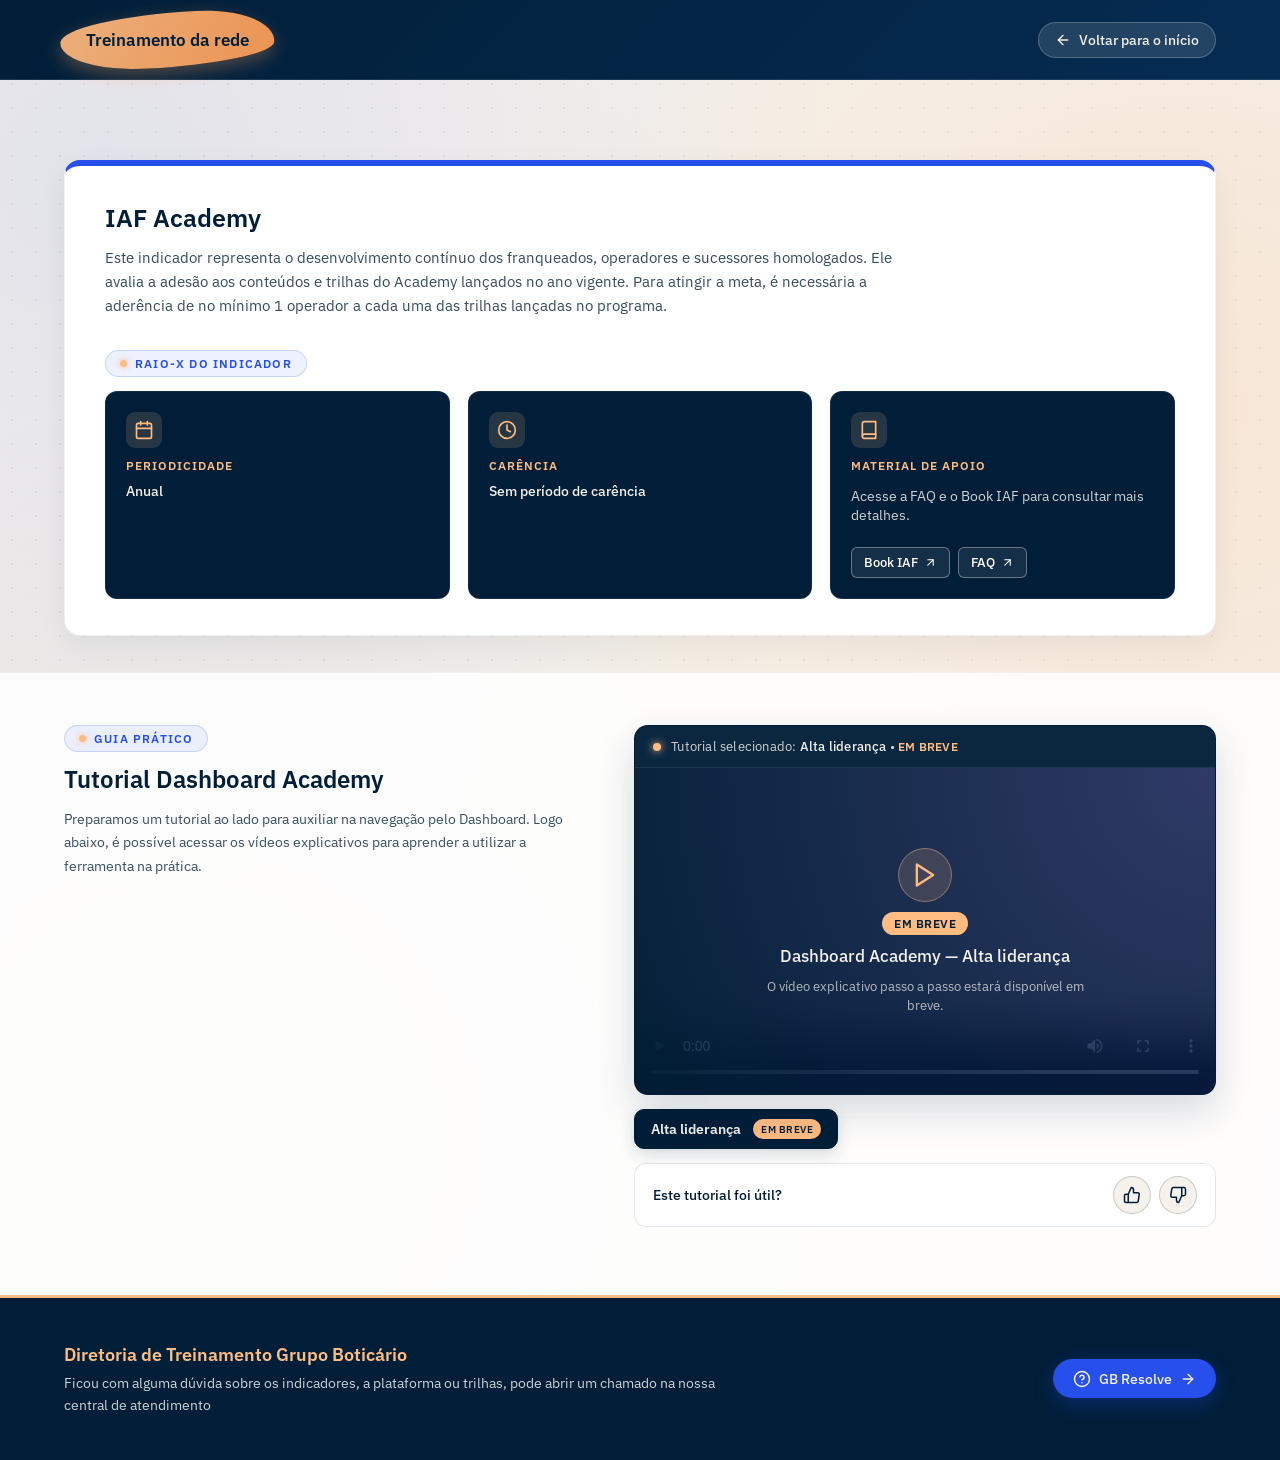
==== commit 83be8cb2: "principal" ====
--- a/iaf-academy.html
+++ b/iaf-academy.html
@@ -130,27 +130,6 @@
                         <p class="texto-tutorial-desc">
                             Preparamos um tutorial ao lado para auxiliar na navegação pelo Dashboard. Logo abaixo, é possível acessar os vídeos explicativos para aprender a utilizar a ferramenta na prática.
                         </p>
-
-                        <!-- Área de FAQ -->
-                        <div class="box-faq-iaf">
-                            <div class="faq-cabecalho">
-                                <svg viewBox="0 0 24 24" width="20" height="20" fill="none" stroke="currentColor" stroke-width="2" stroke-linecap="round" stroke-linejoin="round">
-                                    <circle cx="12" cy="12" r="10"></circle>
-                                    <path d="M9.09 9a3 3 0 0 1 5.83 1c0 2-3 3-3 3"></path>
-                                    <line x1="12" y1="17" x2="12.01" y2="17"></line>
-                                </svg>
-                                <span>Documentação Oficial</span>
-                            </div>
-                            <p>Acesse a FAQ abaixo e confira as principais dúvidas.</p>
-                            <a href="LINK_Academy.pdf" class="btn-faq-pdf" download target="_blank" rel="noopener noreferrer" onclick="registrarCliquePlanilha('Baixou FAQ Academy')">
-                                <svg viewBox="0 0 24 24" width="18" height="18" fill="none" stroke="currentColor" stroke-width="2" stroke-linecap="round" stroke-linejoin="round">
-                                    <path d="M21 15v4a2 2 0 0 1-2 2H5a2 2 0 0 1-2-2v-4"></path>
-                                    <polyline points="7 10 12 15 17 10"></polyline>
-                                    <line x1="12" y1="15" x2="12" y2="3"></line>
-                                </svg>
-                                <span>FAQ (PDF)</span>
-                            </a>
-                        </div>
                     </div>
 
                     <!-- Coluna Direita: Player em cima + Seletor de Vídeo embaixo -->
--- a/style.css
+++ b/style.css
@@ -2570,9 +2570,9 @@
     padding: 6px 12px;
     font-size: 0.82rem;
     font-weight: 500;
-    color: var(--azul-marinho, #011e38);
-    background-color: rgba(1, 30, 56, 0.05);
-    border: 1px solid rgba(1, 30, 56, 0.16);
+    color: #ffffff;
+    background-color: rgba(255, 255, 255, 0.08);
+    border: 1px solid rgba(255, 255, 255, 0.35);
     border-radius: 6px;
     text-decoration: none;
     transition: background-color 0.2s ease, border-color 0.2s ease, color 0.2s ease;
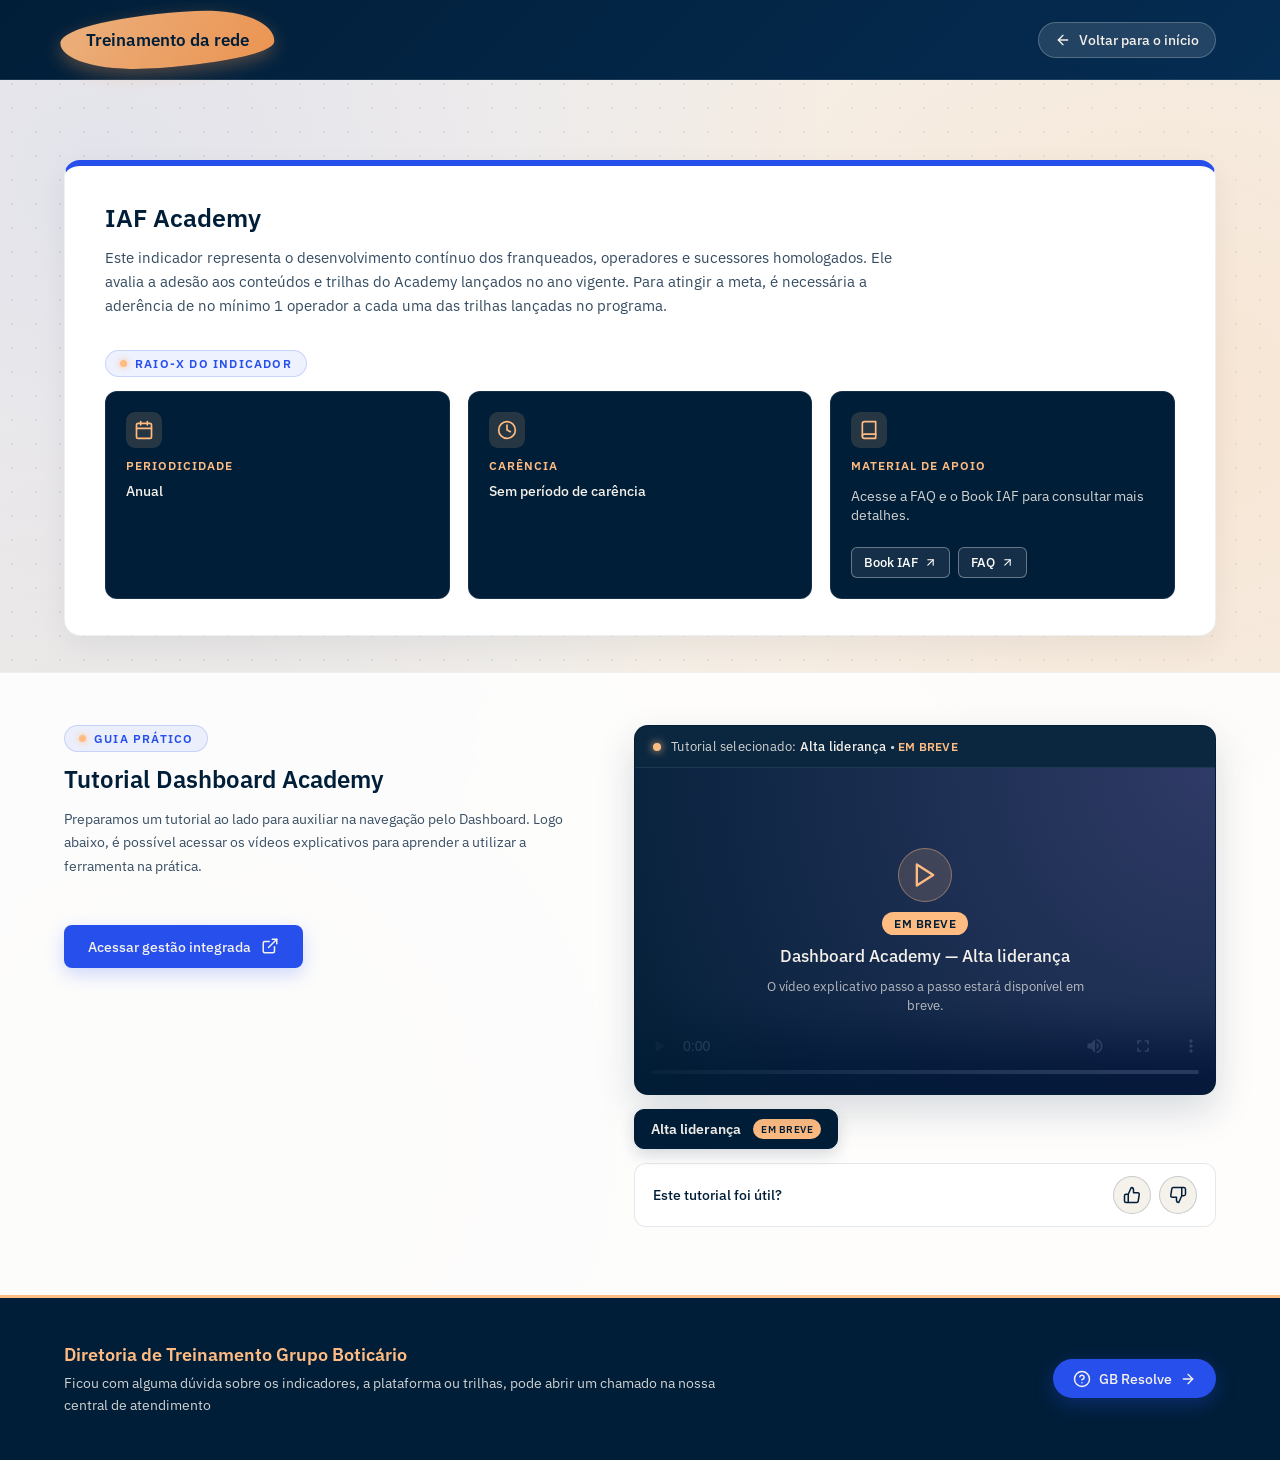
==== commit feab4a40: "principal" ====
--- a/iaf-academy.html
+++ b/iaf-academy.html
@@ -130,6 +130,14 @@
                         <p class="texto-tutorial-desc">
                             Preparamos um tutorial ao lado para auxiliar na navegação pelo Dashboard. Logo abaixo, é possível acessar os vídeos explicativos para aprender a utilizar a ferramenta na prática.
                         </p>
+                        <a href="https://extranet.grupoboticario.com.br/mfe/gi/trainings/general" class="btn-gestao-cta" target="_blank" rel="noopener noreferrer" style="margin-top: 24px; display: inline-flex;">
+    <span>Acessar gestão integrada</span>
+    <svg viewBox="0 0 24 24" width="18" height="18" fill="none" stroke="currentColor" stroke-width="2" stroke-linecap="round" stroke-linejoin="round">
+        <path d="M18 13v6a2 2 0 0 1-2 2H5a2 2 0 0 1-2-2V8a2 2 0 0 1 2-2h6"></path>
+        <polyline points="15 3 21 3 21 9"></polyline>
+        <line x1="10" y1="14" x2="21" y2="3"></line>
+    </svg>
+</a>
                     </div>
 
                     <!-- Coluna Direita: Player em cima + Seletor de Vídeo embaixo -->
--- a/style.css
+++ b/style.css
@@ -2582,4 +2582,187 @@
     background-color: var(--azul-royal, #264fec);
     border-color: var(--azul-royal, #264fec);
     color: #ffffff;
+}
+/* Deixa o 2º card da Unibê totalmente transparente para a logo flutuante */
+.unibe-card-2 {
+    background-color: transparent !important;
+    border: none !important;
+    box-shadow: none !important;
+    overflow: visible !important;
+    width: auto !important;
+    max-width: 220px; /* Ajuste o tamanho da logo aqui se quiser maior ou menor */
+    aspect-ratio: auto !important;
+    bottom: -10px;
+    right: 10px;
+}
+
+.unibe-card-2 img {
+    width: 100%;
+    height: auto;
+    object-fit: contain !important;
+    filter: drop-shadow(0 14px 24px rgba(1, 30, 56, 0.22));
+    transition: transform 0.35s ease, filter 0.35s ease;
+}
+
+.unibe-card-2:hover {
+    box-shadow: none !important;
+}
+
+.unibe-card-2:hover img {
+    filter: drop-shadow(0 20px 30px rgba(1, 30, 56, 0.3));
+}
+/* Gatilho sutil de vídeo (mini selo Play) no canto inferior direito de cada story */
+.story-anel,
+.unibe-story-anel,
+.story-circulo {
+    position: relative;
+}
+
+.story-anel::after,
+.unibe-story-anel::after,
+.story-circulo::after {
+    content: "";
+    position: absolute;
+    bottom: 0;
+    right: 0;
+    width: 22px;
+    height: 22px;
+    border-radius: 50%;
+    background-color: var(--azul-royal, #264fec);
+    border: 2px solid #ffffff;
+    box-shadow: 0 2px 6px rgba(1, 30, 56, 0.25);
+    /* Ícone de Play branco centralizado em SVG */
+    background-image: url("data:image/svg+xml,%3Csvg xmlns='http://www.w3.org/2000/svg' viewBox='0 0 24 24' fill='%23ffffff'%3E%3Cpolygon points='8 5 19 12 8 19 8 5'/%3E%3C/svg%3E");
+    background-repeat: no-repeat;
+    background-position: 55% center;
+    background-size: 10px 10px;
+    transition: transform 0.2s ease, background-color 0.2s ease;
+}
+
+/* Leve destaque ao passar o mouse no story */
+.story-anel:hover::after,
+.unibe-story-anel:hover::after,
+.story-circulo:hover::after {
+    transform: scale(1.15);
+    background-color: var(--azul-marinho, #011e38);
+}
+/* Estilização interna do pop-up de Capacitações */
+.modal-bloco-texto h3 {
+    font-size: 1.25rem;
+    color: var(--azul-marinho, #011e38);
+    margin: 0 0 12px 0;
+}
+
+.modal-bloco-texto p,
+.modal-bloco-destaque p {
+    font-size: 0.92rem;
+    line-height: 1.55;
+    color: #334155;
+    margin: 0 0 10px 0;
+}
+
+.modal-bloco-destaque {
+    margin-top: 18px;
+    padding: 16px 18px;
+    background-color: rgba(38, 79, 236, 0.05);
+    border-left: 3px solid var(--azul-royal, #264fec);
+    border-radius: 8px;
+}
+
+.modal-bloco-destaque h4 {
+    font-size: 1.05rem;
+    color: var(--azul-royal, #264fec);
+    margin: 0 0 10px 0;
+}
+
+.modal-bloco-destaque p:last-child {
+    margin-bottom: 0;
+}
+/* Mantém as quebras de parágrafo do app.js e evita pop-up esticado */
+.modal-conteudo p,
+#modal-capacitacao p {
+    white-space: pre-line;
+    line-height: 1.55;
+    font-size: 0.92rem;
+}
+/* Ajuste de proporção e layout em 2 colunas para o Modal de Capacitações */
+.modal-capacitacao-box {
+    width: 92% !important;
+    max-width: 820px !important;
+    max-height: 90vh !important;
+    overflow-y: auto !important;
+    padding: 28px 32px !important;
+}
+
+.modal-corpo-capacitacao {
+    display: grid !important;
+    grid-template-columns: 1fr 1fr !important;
+    gap: 16px !important;
+    align-items: stretch;
+}
+
+.modal-capacitacao-box .bloco-info-modal {
+    margin-bottom: 0 !important;
+    display: flex;
+    flex-direction: column;
+}
+
+.modal-capacitacao-box .bloco-info-modal p {
+    white-space: pre-line;
+    font-size: 0.88rem !important;
+    line-height: 1.5 !important;
+    margin-top: 6px !important;
+    margin-bottom: 0 !important;
+}
+
+/* No celular, volta a empilhar um bloco embaixo do outro */
+@media (max-width: 768px) {
+    .modal-capacitacao-box {
+        padding: 22px 20px !important;
+    }
+
+    .modal-corpo-capacitacao {
+        grid-template-columns: 1fr !important;
+    }
+}
+/* Banner de alerta no topo das subpáginas de indicadores */
+.alerta-topo-indicador {
+    display: flex;
+    align-items: flex-start;
+    gap: 14px;
+    max-width: 1200px;
+    margin: 20px auto 24px;
+    padding: 16px 20px;
+    background-color: #fffbeb;
+    border: 1px solid #fde68a;
+    border-left: 4px solid #d97706;
+    border-radius: 10px;
+    color: #78350f;
+    box-shadow: 0 4px 12px rgba(217, 119, 6, 0.08);
+}
+
+.alerta-topo-icone {
+    flex-shrink: 0;
+    color: #d97706;
+    margin-top: 2px;
+}
+
+.alerta-topo-indicador p {
+    margin: 0;
+    font-size: 0.92rem;
+    line-height: 1.55;
+    color: #78350f;
+}
+
+.alerta-topo-indicador strong {
+    color: #92400e;
+    font-weight: 700;
+}
+
+@media (max-width: 768px) {
+    .alerta-topo-indicador {
+        margin: 16px;
+        padding: 14px 16px;
+        gap: 10px;
+    }
 }
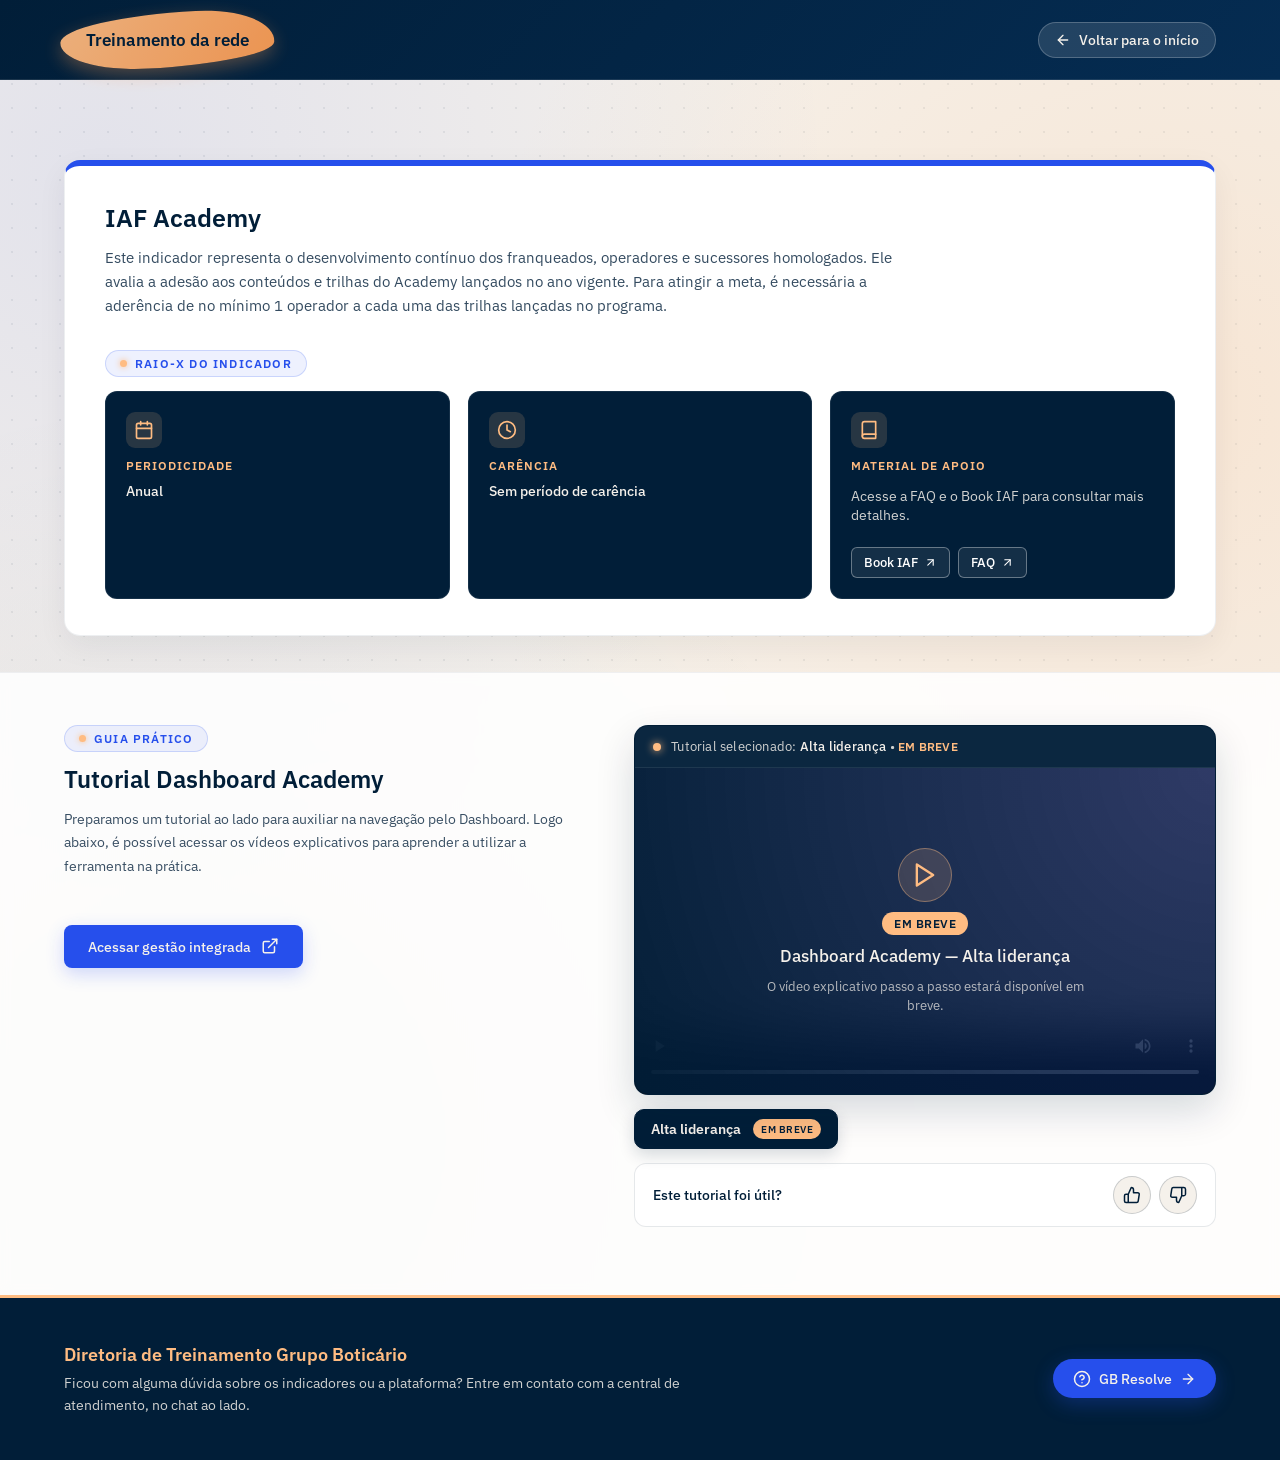
==== commit 9a718624: "principal" ====
--- a/iaf-academy.html
+++ b/iaf-academy.html
@@ -208,7 +208,7 @@
         <div class="container-rodape-sub">
             <div class="rodape-texto-sub">
                 <h3 class="titulo-rodape-sub">Diretoria de Treinamento Grupo Boticário</h3>
-                <p class="subtitulo-rodape-sub">Ficou com alguma dúvida sobre os indicadores, a plataforma ou trilhas, pode abrir um chamado na nossa central de atendimento</p>
+                <p class="subtitulo-rodape-sub">Ficou com alguma dúvida sobre os indicadores ou a plataforma? Entre em contato com a central de atendimento, no chat ao lado.</p>
             </div>
 
             <a href="https://extranet.grupoboticario.com.br/mfe/gb-resolve/faqs/gestao-de-pessoas" class="btn-gb-resolve" target="_blank" rel="noopener noreferrer" onclick="registrarCliquePlanilha('Clicou no GB Resolve')">
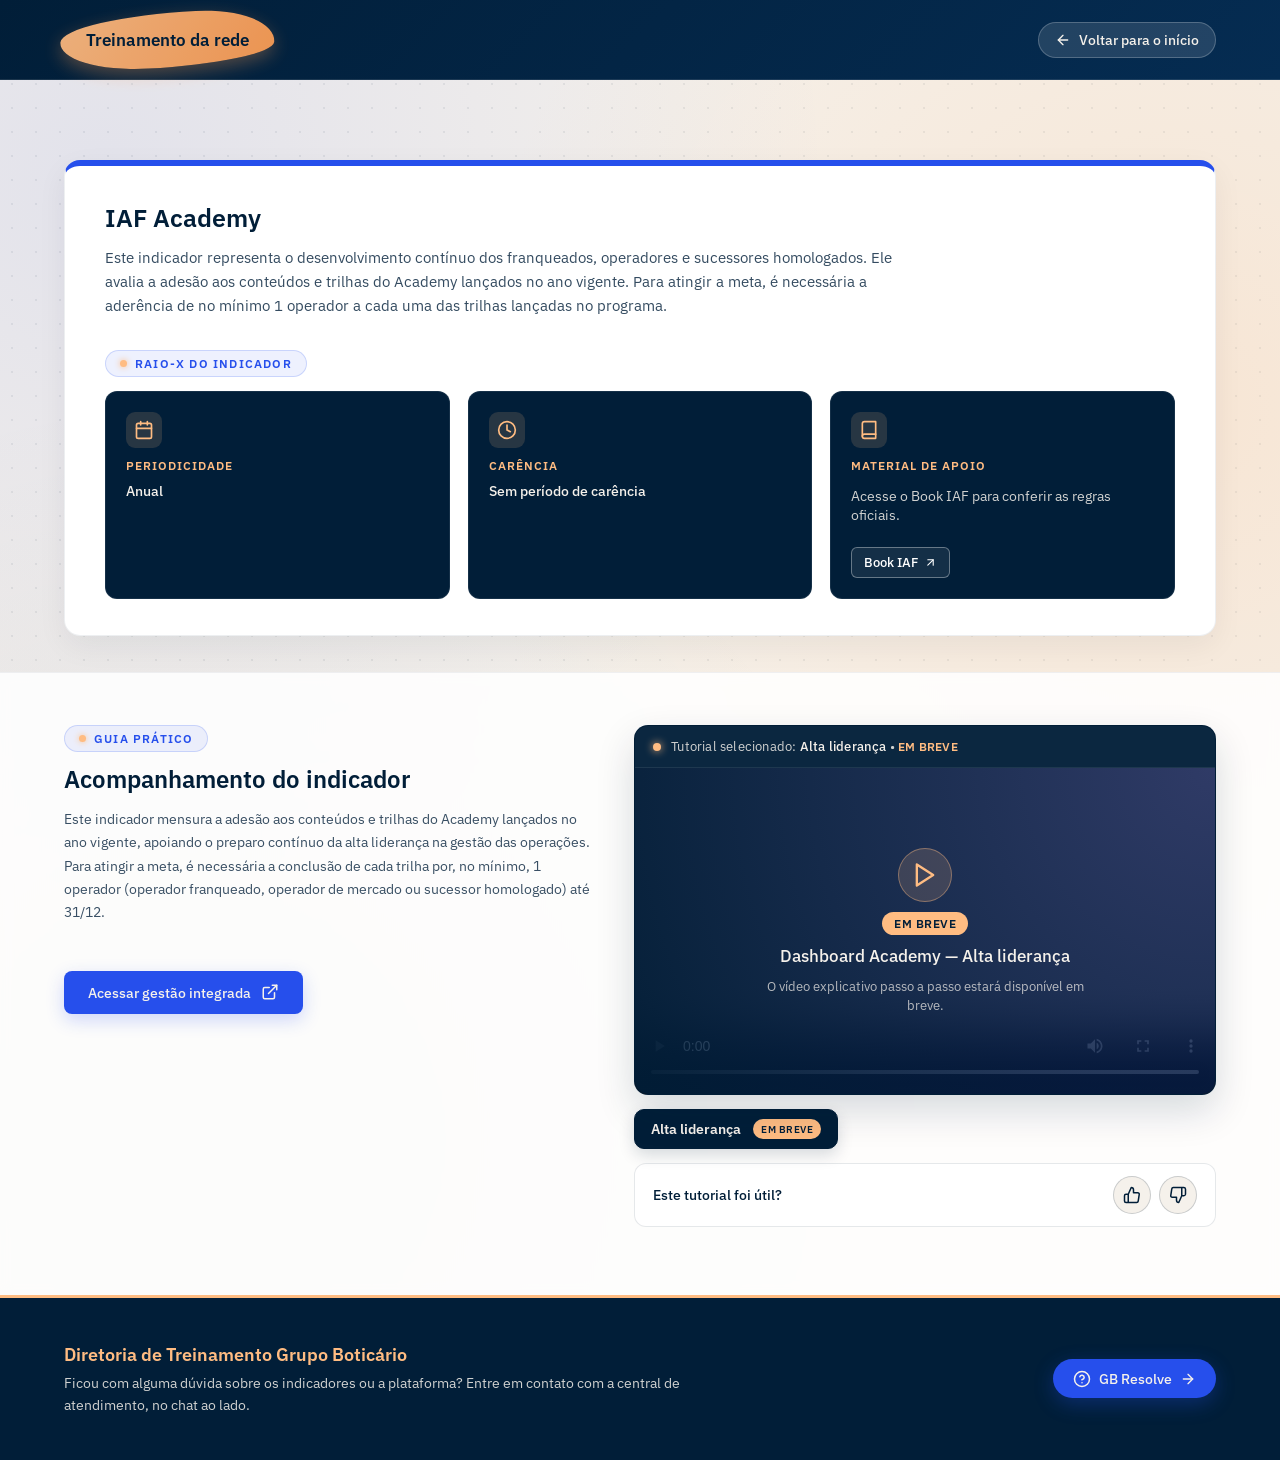
==== commit 23597f19: "principal" ====
--- a/iaf-academy.html
+++ b/iaf-academy.html
@@ -87,7 +87,7 @@
                                     </svg>
                                 </div>
                                 <span class="label-regra">Material de apoio</span>
-                                <p style="font-size: 0.85rem; margin: 6px 0 0; opacity: 0.85; line-height: 1.4;">Acesse a FAQ e o Book IAF para consultar mais detalhes.</p>
+                                <p style="font-size: 0.85rem; margin: 6px 0 0; opacity: 0.85; line-height: 1.4;">Acesse o Book IAF para conferir as regras oficiais.</p>
                                 <div class="raiox-acoes-apoio">
                                     <a href="https://extranet.grupoboticario.com.br/mf/landing-page/iaf" 
                                        target="_blank" 
@@ -97,19 +97,6 @@
                                         Book IAF
                                         <svg viewBox="0 0 24 24" width="13" height="13" fill="none" stroke="currentColor" stroke-width="2" stroke-linecap="round" stroke-linejoin="round"><line x1="7" y1="17" x2="17" y2="7"></line><polyline points="7 7 17 7 17 17"></polyline></svg>
                                     </a>
-                                    <a href="LINK_DA_FAQ_AQUI" 
-                                       target="_blank" 
-                                       rel="noopener noreferrer" 
-                                       class="btn-raiox-clean"
-                                       onclick="if(typeof registrarCliquePlanilha === 'function') registrarCliquePlanilha('Clicou em FAQ (Raio-X)')">
-                                        FAQ
-                                        <svg viewBox="0 0 24 24" width="13" height="13" fill="none" stroke="currentColor" stroke-width="2" stroke-linecap="round" stroke-linejoin="round"><line x1="7" y1="17" x2="17" y2="7"></line><polyline points="7 7 17 7 17 17"></polyline></svg>
-                                    </a>
-                                </div>
-                            </div>
-                        </div>
-                    </div>
-                </div>
             </div>
         </section>
 
@@ -125,10 +112,10 @@
                             <span>Guia Prático</span>
                         </div>
 
-                        <h2>Tutorial Dashboard Academy</h2>
+                        <h2>Acompanhamento do indicador</h2>
 
                         <p class="texto-tutorial-desc">
-                            Preparamos um tutorial ao lado para auxiliar na navegação pelo Dashboard. Logo abaixo, é possível acessar os vídeos explicativos para aprender a utilizar a ferramenta na prática.
+                            Este indicador mensura a adesão aos conteúdos e trilhas do Academy lançados no ano vigente, apoiando o preparo contínuo da alta liderança na gestão das operações. Para atingir a meta, é necessária a conclusão de cada trilha por, no mínimo, 1 operador (operador franqueado, operador de mercado ou sucessor homologado) até 31/12.
                         </p>
                         <a href="https://extranet.grupoboticario.com.br/mfe/gi/trainings/general" class="btn-gestao-cta" target="_blank" rel="noopener noreferrer" style="margin-top: 24px; display: inline-flex;">
     <span>Acessar gestão integrada</span>
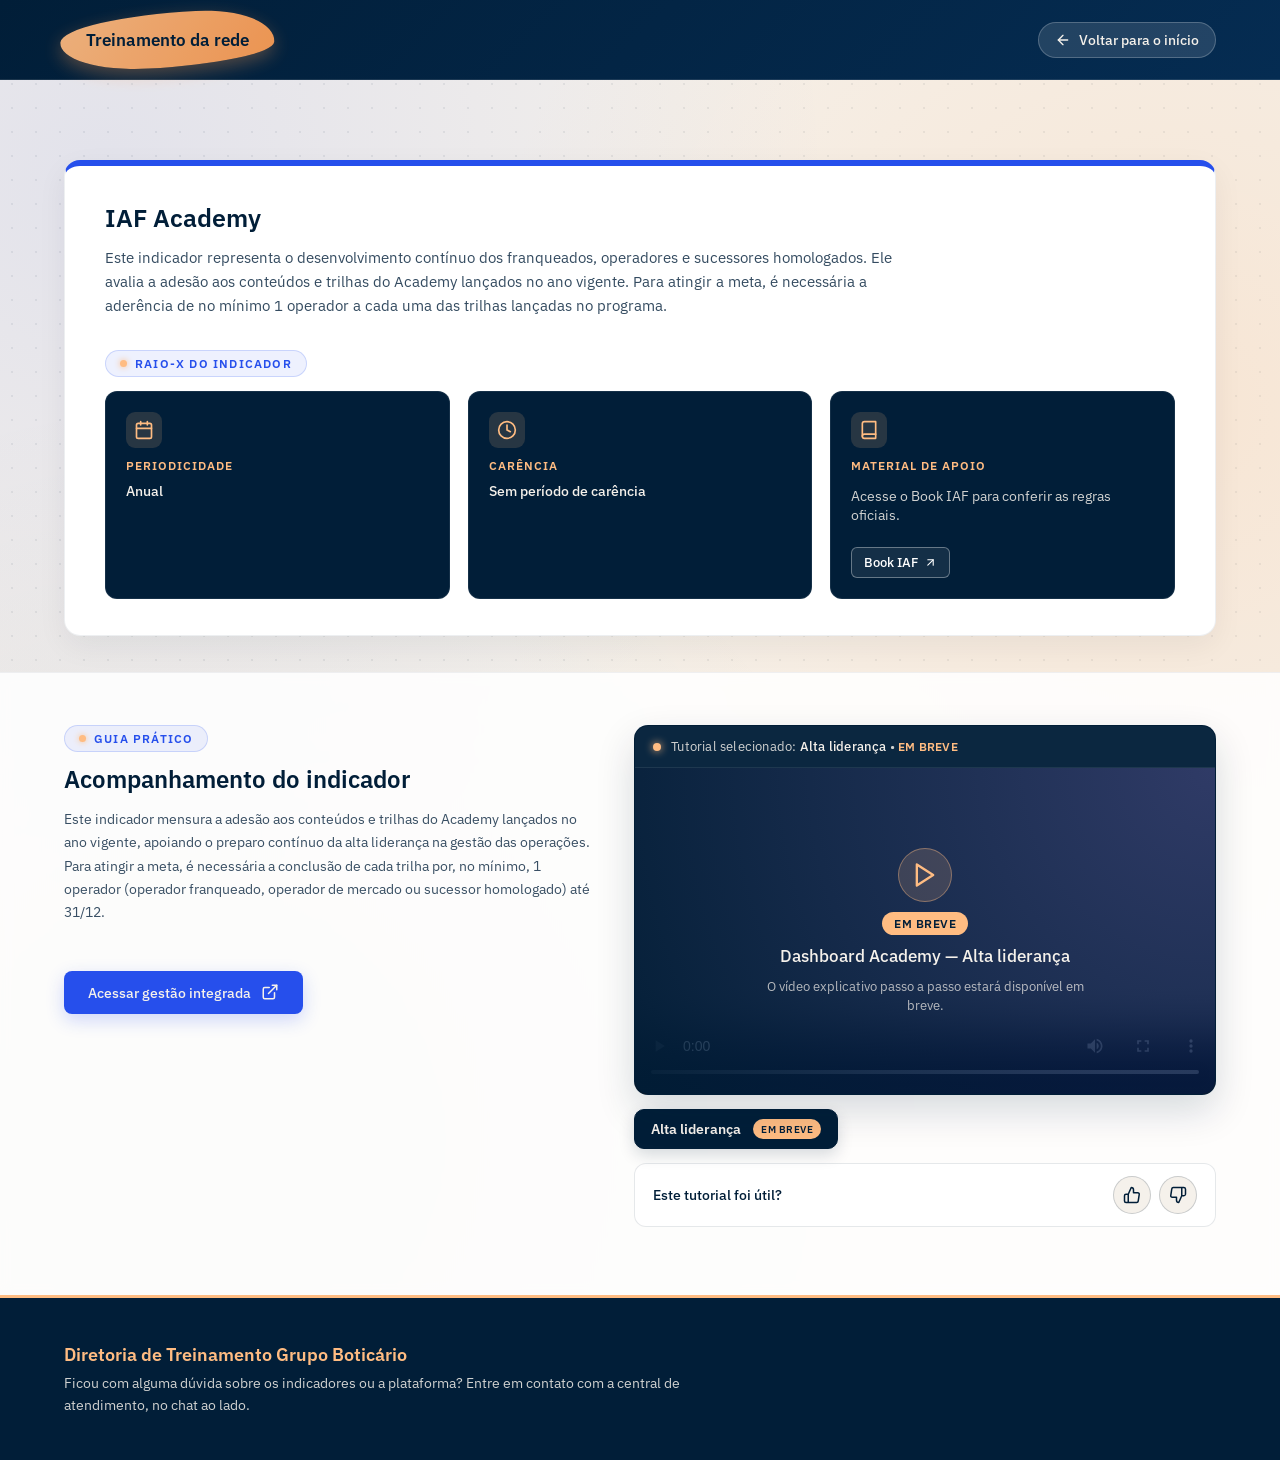
==== commit 613ed4f5: "principal" ====
--- a/iaf-academy.html
+++ b/iaf-academy.html
@@ -198,18 +198,7 @@
                 <p class="subtitulo-rodape-sub">Ficou com alguma dúvida sobre os indicadores ou a plataforma? Entre em contato com a central de atendimento, no chat ao lado.</p>
             </div>
 
-            <a href="https://extranet.grupoboticario.com.br/mfe/gb-resolve/faqs/gestao-de-pessoas" class="btn-gb-resolve" target="_blank" rel="noopener noreferrer" onclick="registrarCliquePlanilha('Clicou no GB Resolve')">
-                <svg viewBox="0 0 24 24" width="18" height="18" fill="none" stroke="currentColor" stroke-width="2" stroke-linecap="round" stroke-linejoin="round">
-                    <circle cx="12" cy="12" r="10"></circle>
-                    <path d="M9.09 9a3 3 0 0 1 5.83 1c0 2-3 3-3 3"></path>
-                    <line x1="12" y1="17" x2="12.01" y2="17"></line>
-                </svg>
-                <span>GB Resolve</span>
-                <svg class="seta-externa" viewBox="0 0 24 24" width="16" height="16" fill="none" stroke="currentColor" stroke-width="2" stroke-linecap="round" stroke-linejoin="round">
-                    <line x1="5" y1="12" x2="19" y2="12"></line>
-                    <polyline points="12 5 19 12 12 19"></polyline>
-                </svg>
-            </a>
+           
         </div>
     </footer>
 
--- a/style.css
+++ b/style.css
@@ -109,8 +109,8 @@
     max-width: 100%;
     height: 350px;
     margin: 0;
-    border-bottom-left-radius: 40px;
-    border-bottom-right-radius: 40px;
+    border-bottom-left-radius: 0px;
+    border-bottom-right-radius: 0px;
     overflow: hidden;
     box-shadow: 0 16px 36px rgba(1, 30, 56, 0.18);
     background-color: var(--azul-marinho);
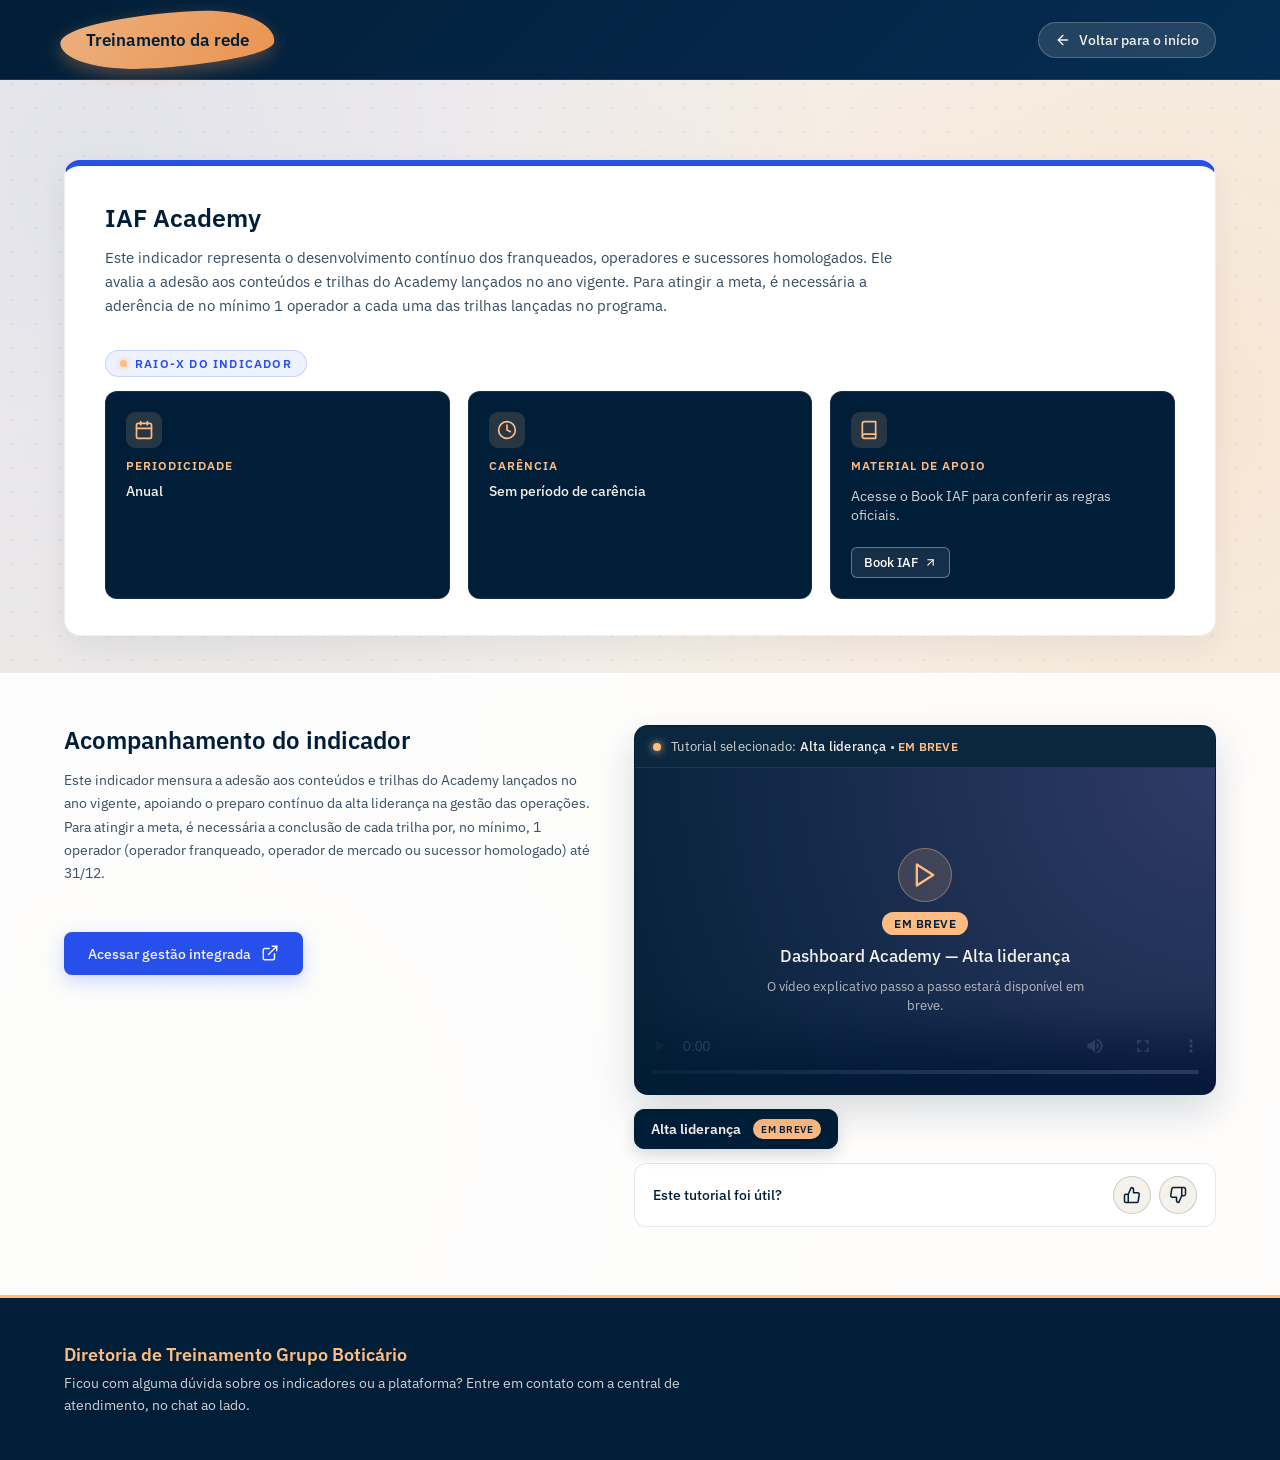
==== commit cca4bd07: "principal" ====
--- a/iaf-academy.html
+++ b/iaf-academy.html
@@ -107,10 +107,7 @@
 
                     <!-- Coluna Esquerda: Texto e Área de FAQ -->
                     <div class="coluna-info-tutorial">
-                        <div class="tag-secao-feed">
-                            <span class="ponto-salmao"></span>
-                            <span>Guia Prático</span>
-                        </div>
+                        
 
                         <h2>Acompanhamento do indicador</h2>
 
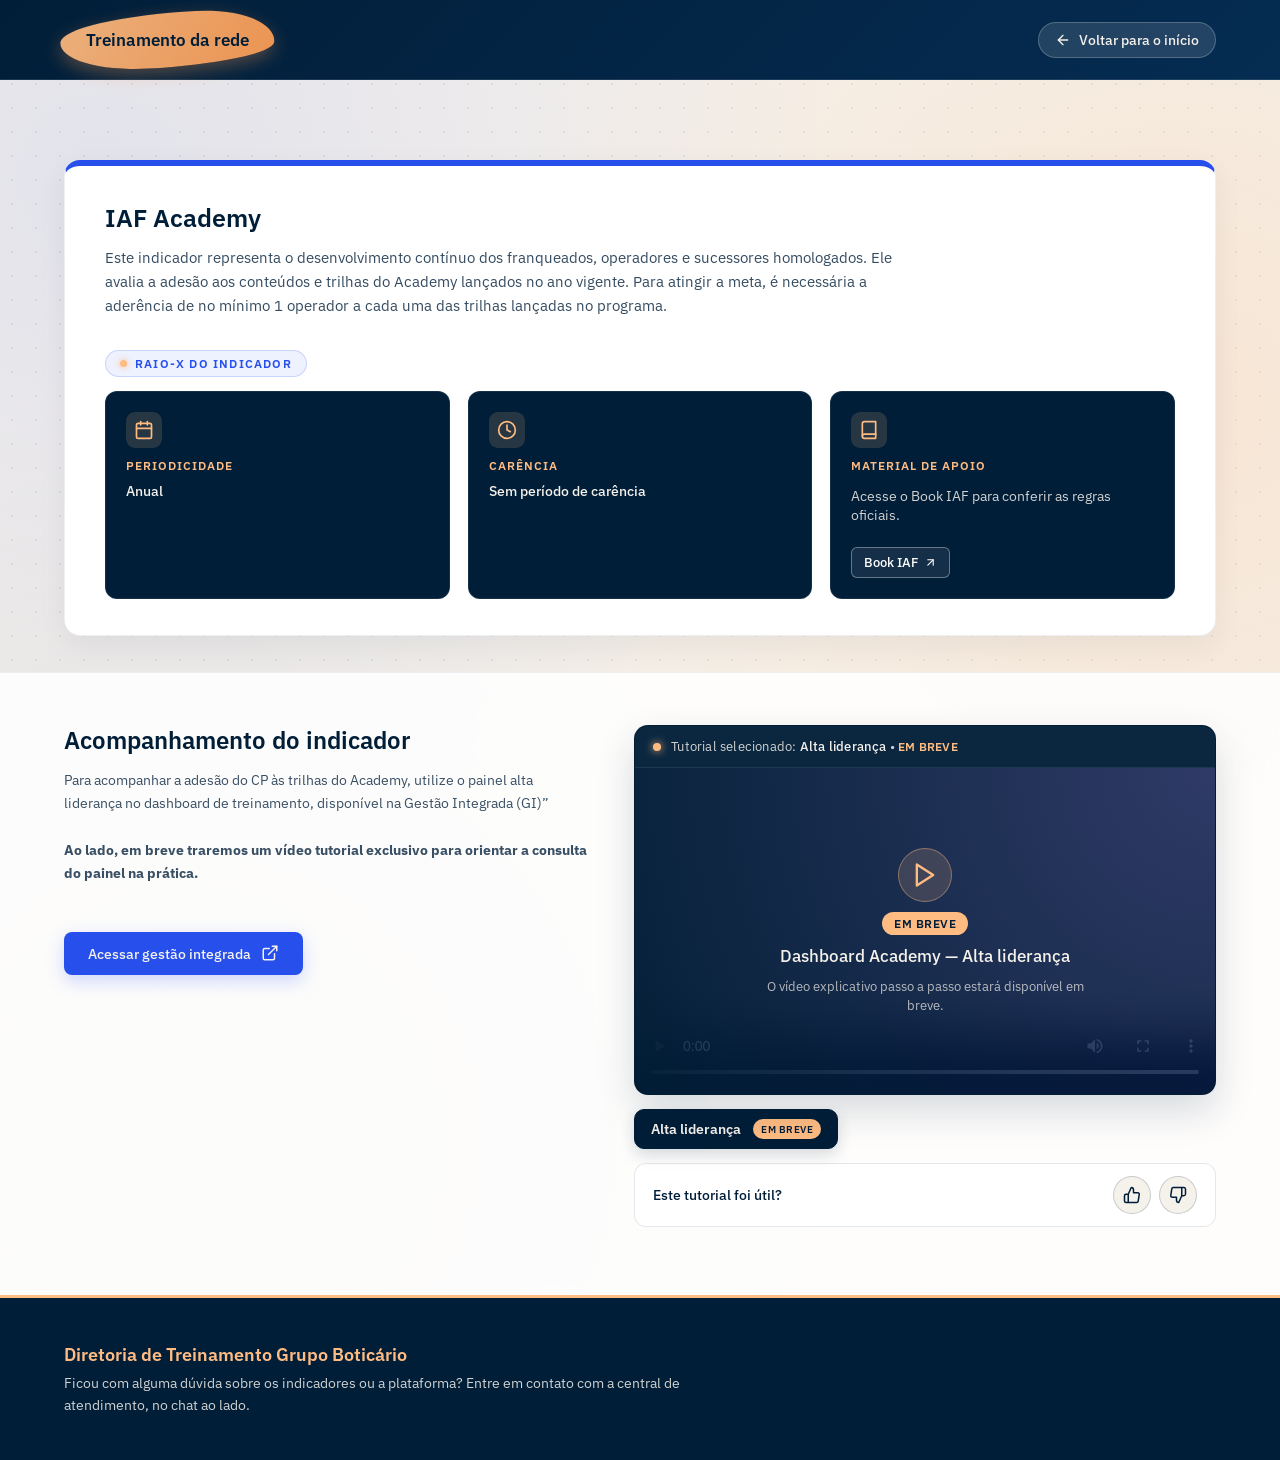
==== commit ccfc8ee9: "principal" ====
--- a/iaf-academy.html
+++ b/iaf-academy.html
@@ -107,12 +107,13 @@
 
                     <!-- Coluna Esquerda: Texto e Área de FAQ -->
                     <div class="coluna-info-tutorial">
-                        
+
 
                         <h2>Acompanhamento do indicador</h2>
 
                         <p class="texto-tutorial-desc">
-                            Este indicador mensura a adesão aos conteúdos e trilhas do Academy lançados no ano vigente, apoiando o preparo contínuo da alta liderança na gestão das operações. Para atingir a meta, é necessária a conclusão de cada trilha por, no mínimo, 1 operador (operador franqueado, operador de mercado ou sucessor homologado) até 31/12.
+                            Para acompanhar a adesão do CP às trilhas do Academy, utilize o painel alta liderança no dashboard de treinamento, disponível na Gestão Integrada (GI)”<br><br>
+<strong>Ao lado, em breve traremos um vídeo tutorial exclusivo para orientar a consulta do painel na prática.</strong>
                         </p>
                         <a href="https://extranet.grupoboticario.com.br/mfe/gi/trainings/general" class="btn-gestao-cta" target="_blank" rel="noopener noreferrer" style="margin-top: 24px; display: inline-flex;">
     <span>Acessar gestão integrada</span>
